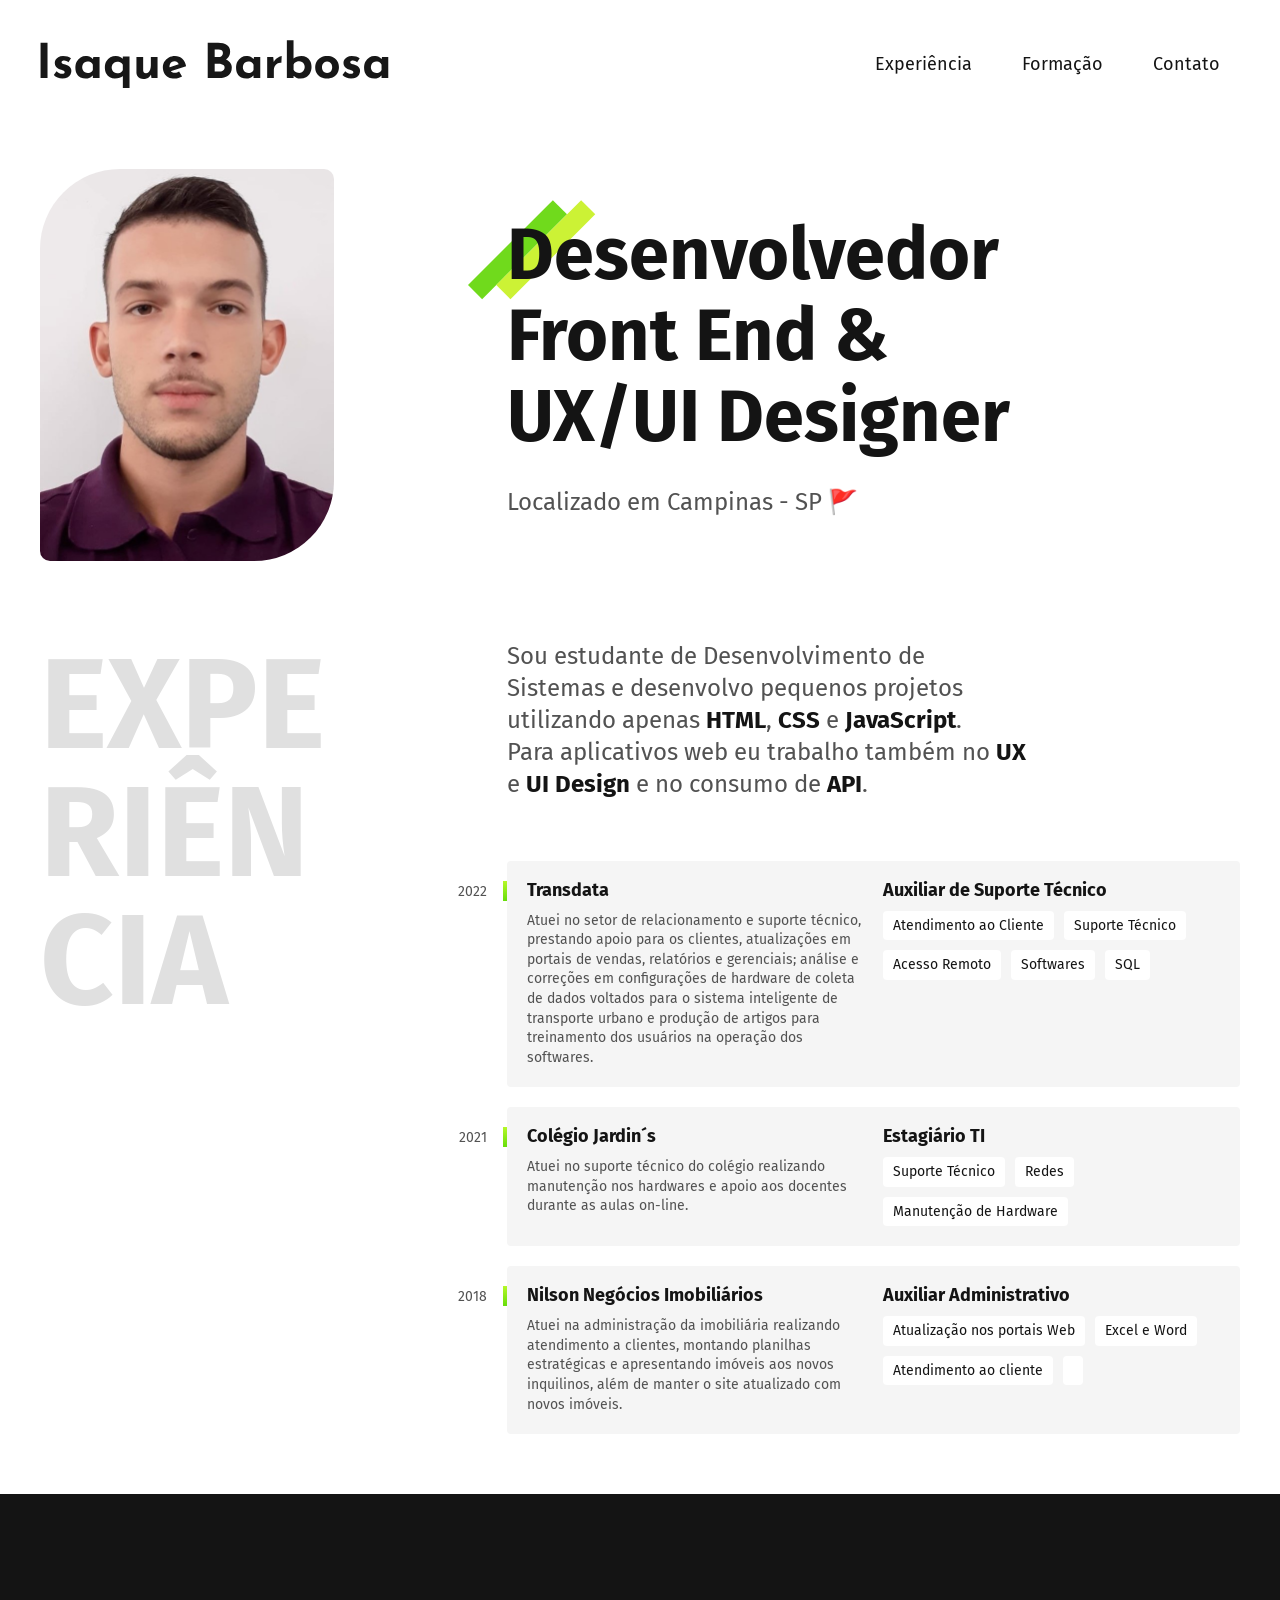
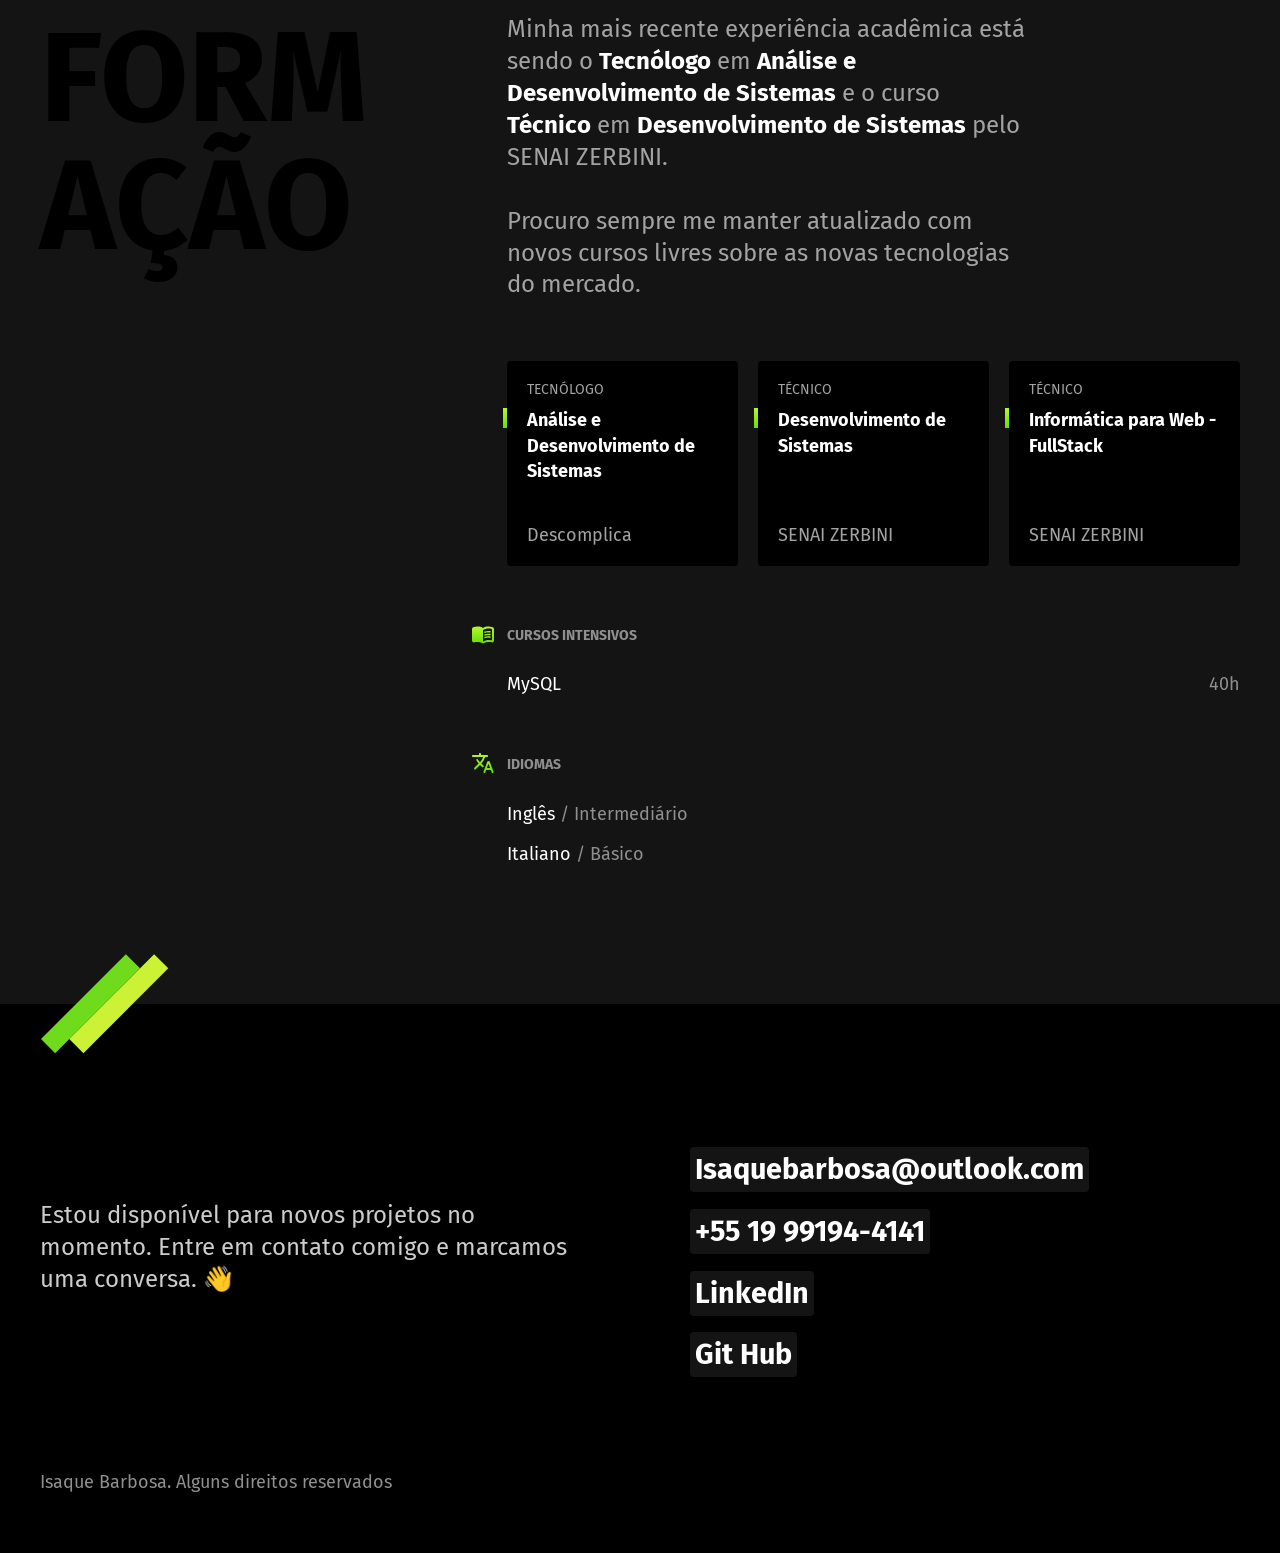
==== index.html @ 42fd0fdc "add fonte google" ====
<!DOCTYPE html>
<html lang="pt-br">

<head>
  <meta charset="UTF-8">
  <meta name="viewport" content="width=device-width, initial-scale=1.0">
  <meta name="description" content="Desenvolvedor Front End e UX/UI Designer - Localizado em Campinas - SP">
  <title>Isaque Barbosa - Desenvolvedor Front-End</title>
  <link rel="stylesheet" href="./css/style.css">
  <link rel="preconnect" href="https://fonts.googleapis.com">
<link rel="preconnect" href="https://fonts.gstatic.com" crossorigin>
<link href="https://fonts.googleapis.com/css2?family=Fira+Sans:wght@400;700&display=swap" rel="stylesheet">
</head>

<body>
  <!--menu cabeçalho -->
  <header class="header">
    <img src="./img/marca.svg" alt="Isaque Barbosa" width="349" height="49">
    <nav>
      <ul class="header-menu">
        <li><a href="#experiencia">Experiência</a></li>
        <li><a href="#formacao">Formação</a></li>
        <li><a href="#contato">Contato</a></li>
      </ul>
    </nav>
  </header>

  <!--conteudo principal-->
  <!--introdução-->
  <main class="container introducao">
    <img src="./img/perfil.jpg" alt="Foto Isaque" width="294,5" height="393">
    <div>
      <h1>Desenvolvedor <br> Front End & <br> UX/UI Designer</h1>
      <p>Localizado em Campinas - SP 🚩</p>
    </div>
  </main>

  <!--aria label define um ponto de referencia-->
  <section class="container experiencia" id="experiencia" aria-label="Experiência">
    <h2 class="subtitulo">Experiência</h2>
    <div>
      <p class="experiencia-texto">Sou estudante de Desenvolvimento de Sistemas e desenvolvo pequenos projetos utilizando apenas <strong>HTML</strong>, <strong>CSS</strong> e <strong>JavaScript</strong>. <br> Para aplicativos web eu trabalho também no <strong>UX</strong> e <strong>UI Design</strong> e no consumo de <strong>API</strong>.</p>

      <div class="empresa">
        <span class="empresa-ano">2022</span>
        <h3 class="empresa-titulo">Transdata</h3>
        <span class="empresa-titulo">Auxiliar de Suporte Técnico</span>
        <p class="empresa-texto">Atuei no setor de relacionamento e suporte técnico, prestando apoio para os clientes, atualizações em portais de vendas, relatórios e gerenciais; análise e correções em configurações de hardware de coleta de dados voltados para o sistema inteligente de transporte urbano e produção de artigos para treinamento dos usuários na operação dos softwares.</p>
        <ul class="empresa-habilidades">
          <li>Atendimento ao Cliente</li>
          <li>Suporte Técnico</li>
          <li>Acesso Remoto</li>
          <li>Softwares</li>
          <li>SQL</li>
        </ul>
      </div>

      <div class="empresa">
        <span class="empresa-ano">2021</span>
        <h3 class="empresa-titulo">Colégio Jardin´s</h3>
        <span class="empresa-titulo">Estagiário TI</span>
        <p class="empresa-texto">Atuei no suporte técnico do colégio realizando manutenção nos hardwares e apoio aos docentes durante as aulas on-line.</p>
        <ul class="empresa-habilidades">
          <li>Suporte Técnico</li>
          <li>Redes</li>
          <li>Manutenção de Hardware</li>
        </ul>
      </div>

      <div class="empresa">
        <span class="empresa-ano">2018</span>
        <h3 class="empresa-titulo">Nilson Negócios Imobiliários</h3>
        <span class="empresa-titulo">Auxiliar Administrativo</span>
        <p class="empresa-texto">Atuei na administração da imobiliária realizando atendimento a clientes, montando planilhas estratégicas e apresentando imóveis aos novos inquilinos, além de manter o site atualizado com novos imóveis.</p>
        <ul class="empresa-habilidades">
          <li>Atualização nos portais Web</li>
          <li>Excel e Word</li>
          <li>Atendimento ao cliente</li>
          <li></li>
        </ul>
      </div>



    </div>
  </section>

  <section class="formacao" id="formacao" aria-label="Formação">
    <div class="formacao-container">
      <h2 class="subtitulo">Formação</h2>
      <div>
        <p class="formacao-texto">
          Minha mais recente experiência acadêmica está sendo o <strong>Tecnólogo</strong> em <strong>Análise e Desenvolvimento de Sistemas</strong> e o curso <strong>Técnico</strong> em <strong>Desenvolvimento de Sistemas</strong> pelo SENAI ZERBINI. <br><br> Procuro sempre me manter atualizado com novos cursos livres sobre as novas tecnologias do mercado.
        </p>

        <ul class="faculdade-lista">
          <li class="faculdade">
            <span class="faculdade-tipo">Tecnólogo</span>
            <h3 class="faculdade-curso">Análise e Desenvolvimento de Sistemas</h3>
            <span class="faculdade-instituicao">Descomplica</span>
          </li>
          <li class="faculdade">
            <span class="faculdade-tipo">Técnico</span>
            <h3 class="faculdade-curso">Desenvolvimento de Sistemas</h3>
            <span class="faculdade-instituicao">SENAI ZERBINI</span>
          </li>
          <li class="faculdade">
            <span class="faculdade-tipo">Técnico</span>
            <h3 class="faculdade-curso">Informática para Web - FullStack</h3>
            <span class="faculdade-instituicao">SENAI ZERBINI</span>
          </li>
        </ul>

        <div class="formacao-extra">
          <div class="cursos">
            <h3>Cursos Intensivos</h3>
            <ul>
              <li>MySQL <span>40h</span></li>
            </ul>
          </div>
          <div class="idiomas">
            <h3>Idiomas</h3>
            <ul>
              <li>Inglês<span> / Intermediário</span></li>
              <li>Italiano<span> / Básico</span></li>
            </ul>
          </div>
        </div>
      </div>
    </div>
  </section>

  <footer class="footer" id="contato">
    <div class="footer-container">
      <p class="footer-texto">Estou disponível para novos projetos no momento. Entre em contato comigo e marcamos uma conversa. 👋</p>
      <ul class="footer-contato">
        <li><a href="mailto:isaquebarbosa@outlook.com">Isaquebarbosa@outlook.com</a></li>
        <li><a href="https://api.whatsapp.com/send/?phone=%2B5519991944141&text&type=phone_number&app_absent=0">+55 19 99194-4141</a></li>
        <li><a href="https://www.linkedin.com/in/isaque-barbosa2021dev/">LinkedIn</a></li>
        <li><a href="https://github.com/IsaqueBar21">Git Hub</a></li>
      </ul>
      <p class="footer-copy">Isaque Barbosa. Alguns direitos reservados</p>
    </div>
  </footer>


</body>

</html>
---- css/style.css ----
@import './global.css';
@import './header.css';
@import './introducao.css';
@import './experiencia.css';
@import './formacao.css';
@import './footer.css';
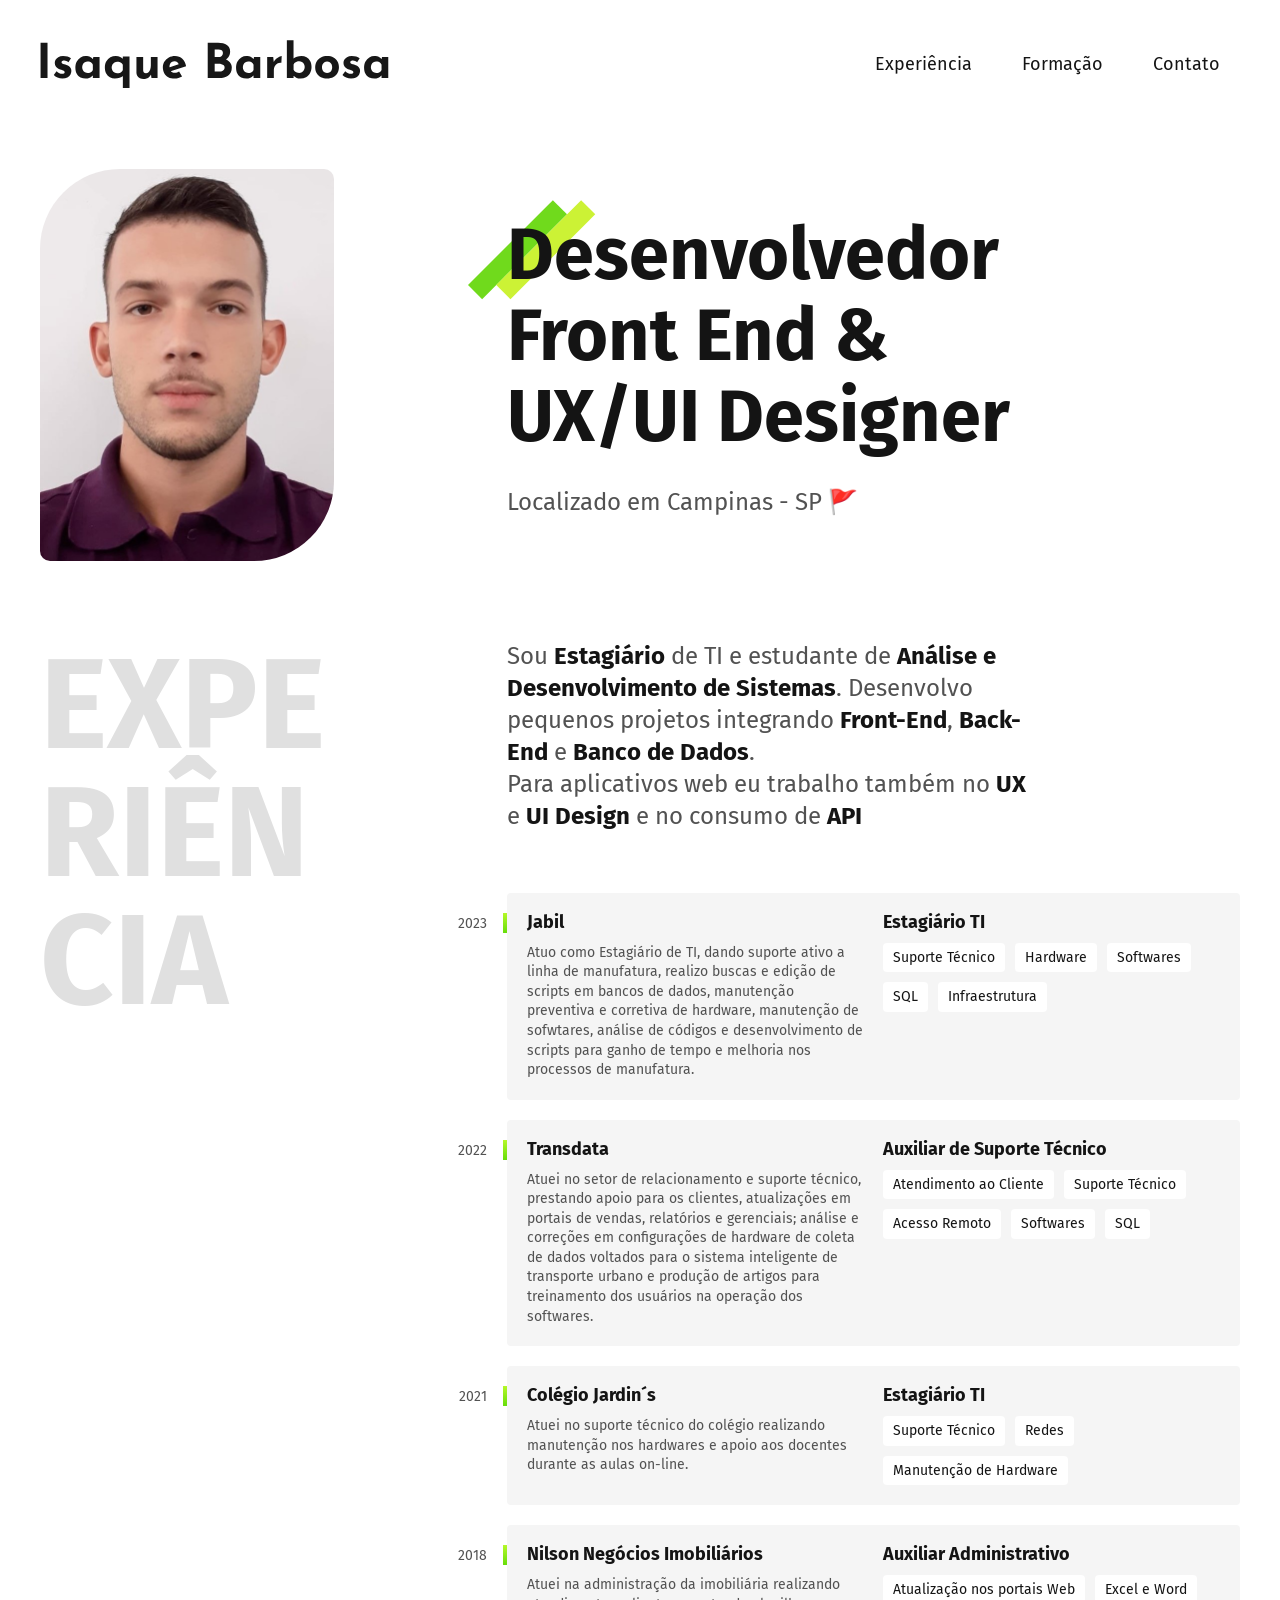
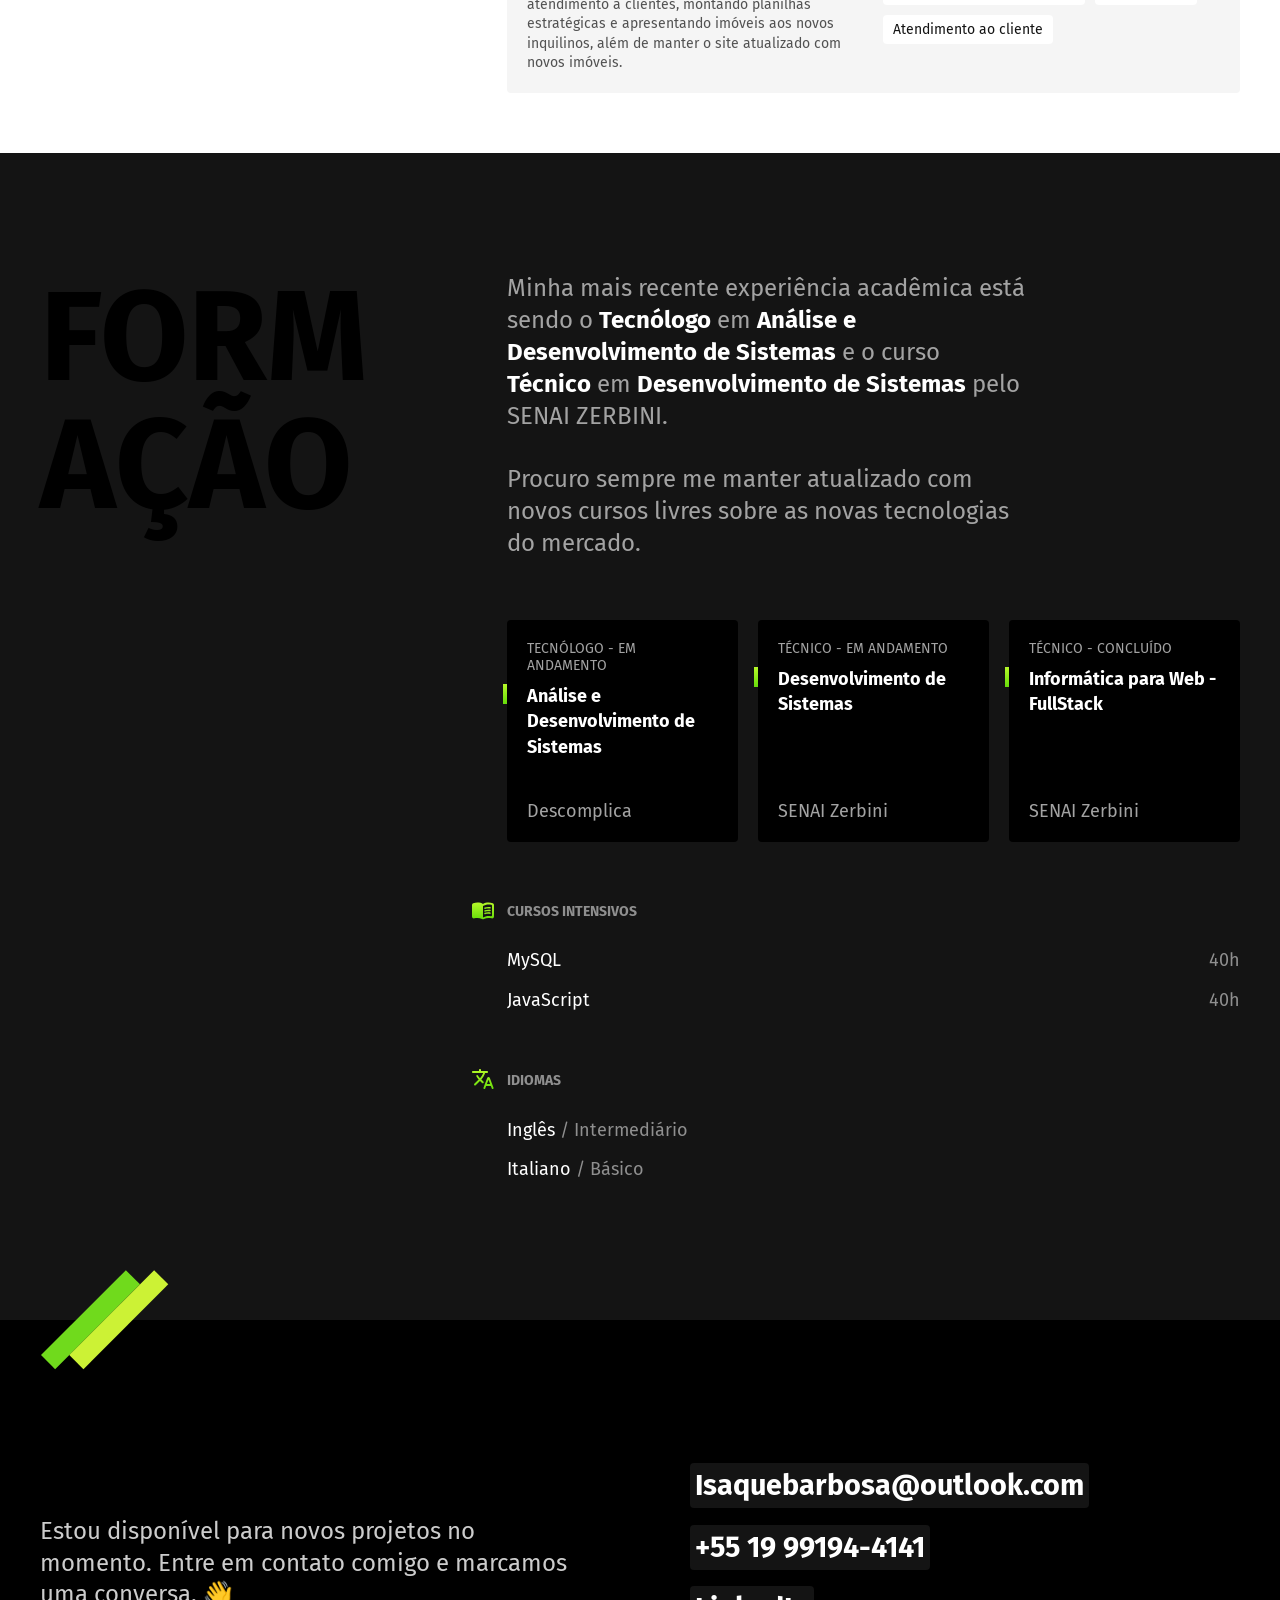
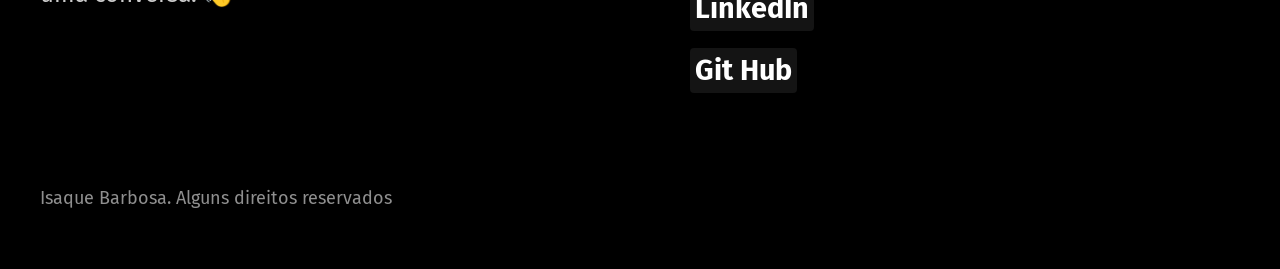
==== commit 330bf70f: "Update index.html" ====
--- a/index.html
+++ b/index.html
@@ -6,7 +6,7 @@
   <meta name="viewport" content="width=device-width, initial-scale=1.0">
   <meta name="description" content="Desenvolvedor Front End e UX/UI Designer - Localizado em Campinas - SP">
   <title>Isaque Barbosa - Desenvolvedor Front-End</title>
-  <link rel="stylesheet" href="./css/style.css">
+  <link rel="stylesheet" href="./css/style.min.css">
   <link rel="preconnect" href="https://fonts.googleapis.com">
 <link rel="preconnect" href="https://fonts.gstatic.com" crossorigin>
 <link href="https://fonts.googleapis.com/css2?family=Fira+Sans:wght@400;700&display=swap" rel="stylesheet">
@@ -39,7 +39,21 @@
   <section class="container experiencia" id="experiencia" aria-label="Experiência">
     <h2 class="subtitulo">Experiência</h2>
     <div>
-      <p class="experiencia-texto">Sou estudante de Desenvolvimento de Sistemas e desenvolvo pequenos projetos utilizando apenas <strong>HTML</strong>, <strong>CSS</strong> e <strong>JavaScript</strong>. <br> Para aplicativos web eu trabalho também no <strong>UX</strong> e <strong>UI Design</strong> e no consumo de <strong>API</strong>.</p>
+      <p class="experiencia-texto">Sou <strong>Estagiário</strong> de TI e estudante de <strong>Análise e Desenvolvimento de Sistemas</strong>. Desenvolvo pequenos projetos integrando <strong>Front-End</strong>, <strong>Back-End</strong> e <strong>Banco de Dados</strong>. <br> Para aplicativos web eu trabalho também no <strong>UX</strong> e <strong>UI Design</strong> e no consumo de <strong>API</strong></p>
+
+      <div class="empresa">
+        <span class="empresa-ano">2023</span>
+        <h3 class="empresa-titulo">Jabil</h3>
+        <span class="empresa-titulo">Estagiário TI</span>
+        <p class="empresa-texto">Atuo como Estagiário de TI, dando suporte ativo a linha de manufatura, realizo buscas e edição de scripts em bancos de dados, manutenção preventiva e corretiva de hardware, manutenção de sofwtares, análise de códigos e desenvolvimento de scripts para ganho de tempo e melhoria nos processos de manufatura.</p>
+        <ul class="empresa-habilidades">
+          <li>Suporte Técnico</li>
+          <li>Hardware</li>
+          <li>Softwares</li>
+          <li>SQL</li>
+          <li>Infraestrutura</li>
+        </ul>
+      </div>
 
       <div class="empresa">
         <span class="empresa-ano">2022</span>
@@ -75,8 +89,7 @@
         <ul class="empresa-habilidades">
           <li>Atualização nos portais Web</li>
           <li>Excel e Word</li>
-          <li>Atendimento ao cliente</li>
-          <li></li>
+          <li>Atendimento ao cliente</li>          
         </ul>
       </div>
 
@@ -95,19 +108,19 @@
 
         <ul class="faculdade-lista">
           <li class="faculdade">
-            <span class="faculdade-tipo">Tecnólogo</span>
+            <span class="faculdade-tipo">Tecnólogo - Em andamento</span>
             <h3 class="faculdade-curso">Análise e Desenvolvimento de Sistemas</h3>
             <span class="faculdade-instituicao">Descomplica</span>
           </li>
           <li class="faculdade">
-            <span class="faculdade-tipo">Técnico</span>
+            <span class="faculdade-tipo">Técnico - Em andamento</span>
             <h3 class="faculdade-curso">Desenvolvimento de Sistemas</h3>
-            <span class="faculdade-instituicao">SENAI ZERBINI</span>
+            <span class="faculdade-instituicao">SENAI Zerbini</span>
           </li>
           <li class="faculdade">
-            <span class="faculdade-tipo">Técnico</span>
+            <span class="faculdade-tipo">Técnico - Concluído</span>
             <h3 class="faculdade-curso">Informática para Web - FullStack</h3>
-            <span class="faculdade-instituicao">SENAI ZERBINI</span>
+            <span class="faculdade-instituicao">SENAI Zerbini</span>
           </li>
         </ul>
 
@@ -116,6 +129,7 @@
             <h3>Cursos Intensivos</h3>
             <ul>
               <li>MySQL <span>40h</span></li>
+              <li>JavaScript <span>40h</span></li>
             </ul>
           </div>
           <div class="idiomas">
--- a/css/style.min.css
+++ b/css/style.min.css
@@ -0,0 +1 @@
+body{margin:0;font-family:"Fira Sans",Arial,sans-serif;color:#141414}h1,h2,h3,p{margin:0}ul{margin:0;padding:0;list-style:none}img{max-width:100%;height:auto;display:block}.subtitulo{font-size:8rem;line-height:1;text-transform:uppercase;word-break:break-all;max-width:4ch}@media (max-width:800px){.subtitulo{font-size:3rem;text-transform:capitalize;max-width:initial!important}}.header{display:flex;justify-content:space-between;align-items:center;padding:40px 20px;max-width:1200px;margin:0 auto}.header-menu{display:flex;gap:10px;flex-wrap:wrap;justify-content:center}.header-menu a{font-size:1.125rem;line-height:1.3;padding:10px 20px;text-decoration:none;color:#141414;display:block}@media (max-width:800px){.header{flex-direction:column;gap:40px;padding:20px}.header a{background:#f5f5f5;border-radius:5px}}.container{max-width:1200px;padding:40px 20px;margin:0 auto;display:grid;grid-template-columns:1fr 2fr;gap:100px}.introducao{align-items:center}.introducao img{border-radius:80px 10px}.introducao h1{font-size:4.5rem;line-height:1.125;margin-bottom:30px;position:relative}.introducao h1::before{content:"";display:block;width:130px;height:100px;background:url(../img/detalhe.svg) no-repeat center;position:absolute;top:-15px;left:-40px;z-index:-1}.introducao p{font-size:1.5rem;color:#525252}@media (max-width:1000px){.introducao h1{font-size:3rem}}@media (max-width:800px){.introducao{grid-template-columns:1fr 1fr;gap:40px}.introducao img{margin-left:20%;width:75%;border-radius:100px 10px}.introducao h1{font-size:2rem}.introducao h1::before{width:30px;height:10px;left:0}}@media (max-width:500px){.introducao{grid-template-columns:1fr}.introducao img{display:none}}.experiencia .subtitulo{color:#e0e0e0}.experiencia-texto{font-size:1.5rem;line-height:1.33;max-width:40ch;margin-bottom:60px;color:#525252}.experiencia-texto strong{color:#141414}.empresa{display:grid;grid-template-columns:1fr 1fr;padding:20px;background:#f5f5f5;margin-bottom:20px;border-radius:4px;position:relative;gap:10px 20px}.empresa::before{content:" ";display:block;width:4px;height:20px;background:linear-gradient(#b6f829,#67dd0a);position:absolute;top:20px;left:-4px}.empresa-ano{position:absolute;top:22px;left:-100px;text-align:right;width:80px;color:#525252;font-size:.875rem}.empresa-titulo{font-size:1.125rem;line-height:1.1;font-weight:700}.empresa-texto{font-size:.875rem;line-height:1.4;color:#525252}.empresa-habilidades{display:flex;flex-wrap:wrap;gap:10px;align-content:start}.empresa-habilidades li{font-size:00.875rem;line-height:1.4;border-radius:4px;background:#fff;padding:5px 10px}@media (max-width:800px){.experiencia{grid-template-columns:1fr;gap:40px}.experiencia .subtitulo{color:#141414}.experiencia-texto{font-size:1.25rem}.empresa-ano{position:initial;order:1;width:initial;text-align:left;font-weight:700}}@media (max-width:500px){.empresa{grid-template-columns:1fr}}.formacao{background:#141414;color:#fff}.formacao-container{max-width:1200px;padding:120px 20px;margin:0 auto;display:grid;grid-template-columns:1fr 2fr;gap:100px;position:relative}.formacao-container::after{content:"";display:block;width:130px;height:100px;background:url("../img/detalhe.svg") no-repeat center;position:absolute;bottom:-50px;left:20px}.formacao .subtitulo{color:#000;max-width:5ch}.formacao-texto{font-size:1.5rem;line-height:1.33;max-width:40ch;margin-bottom:60px;color:#a3a3a3}.formacao-texto strong{color:#fff}.faculdade-lista{display:flex;flex-wrap:wrap;gap:20px;margin-bottom:60px}.faculdade{flex:1;background:#000;padding:20px;border-radius:4px;display:flex;flex-direction:column}.faculdade-tipo{font-size:.875rem;text-transform:uppercase;color:#a3a3a3;margin-bottom:10px}.faculdade-curso{font-size:1.125rem;line-height:1.4;margin-bottom:40px;position:relative;flex:1}.faculdade-curso::before{content:"";display:block;width:4px;height:20px;background:linear-gradient(#b6f829,#67dd0a);position:absolute;left:-24px}.faculdade-instituicao{font-size:1.125rem;color:#a3a3a3}.cursos{margin-bottom:60px}.formacao-extra h3{font-size:.875rem;line-height:1.4;color:#8f8f8f;text-transform:uppercase;margin-bottom:30px;position:relative}.formacao-extra h3::before{display:block;content:"";width:24px;height:24px;position:absolute;left:-36px;top:-4px}.cursos h3::before{background:url(../img/cursos.svg) no-repeat center center}.idiomas h3::before{background:url(../img/idiomas.svg) no-repeat center center}.formacao-extra li{font-size:1.125rem;line-height:1.1;margin-bottom:20px}.formacao-extra span{color:#8f8f8f}.cursos li{display:flex;justify-content:space-between}@media (max-width:800px){.formacao-container{grid-template-columns:1fr;padding:60px 20px;gap:40px}.formacao .subtitulo{color:#fff}.formacao-extra h3::before{position:static;margin-bottom:10px}}.footer{background:#000}.footer-container{max-width:1200px;padding:120px 20px 60px 20px;margin:0 auto;display:grid;grid-template-columns:1fr 1fr;gap:100px;align-items:center}.footer-texto{font-size:1.5rem;line-height:1.33;color:#ccc}.footer-contato li{margin-top:30px}.footer-contato li a{background:#141414;font-weight:700;font-size:1.8rem;line-height:1.1;color:#fff;font-style:none;margin-bottom:30px;text-decoration:none;padding:5px;border-radius:4px;flex-direction:end}.footer-contato li a:hover{color:#b6b6b6;font-size:1.83rem}.footer-copy{grid-column:1/-1;font-size:1.125rem;color:#8f8f8f}@media (max-width:800px){.footer-container{grid-template-columns:1fr;gap:40px}.footer-contato li a{font-size:1.5rem}.footer-contato li a:hover{font-size:1.53rem}}
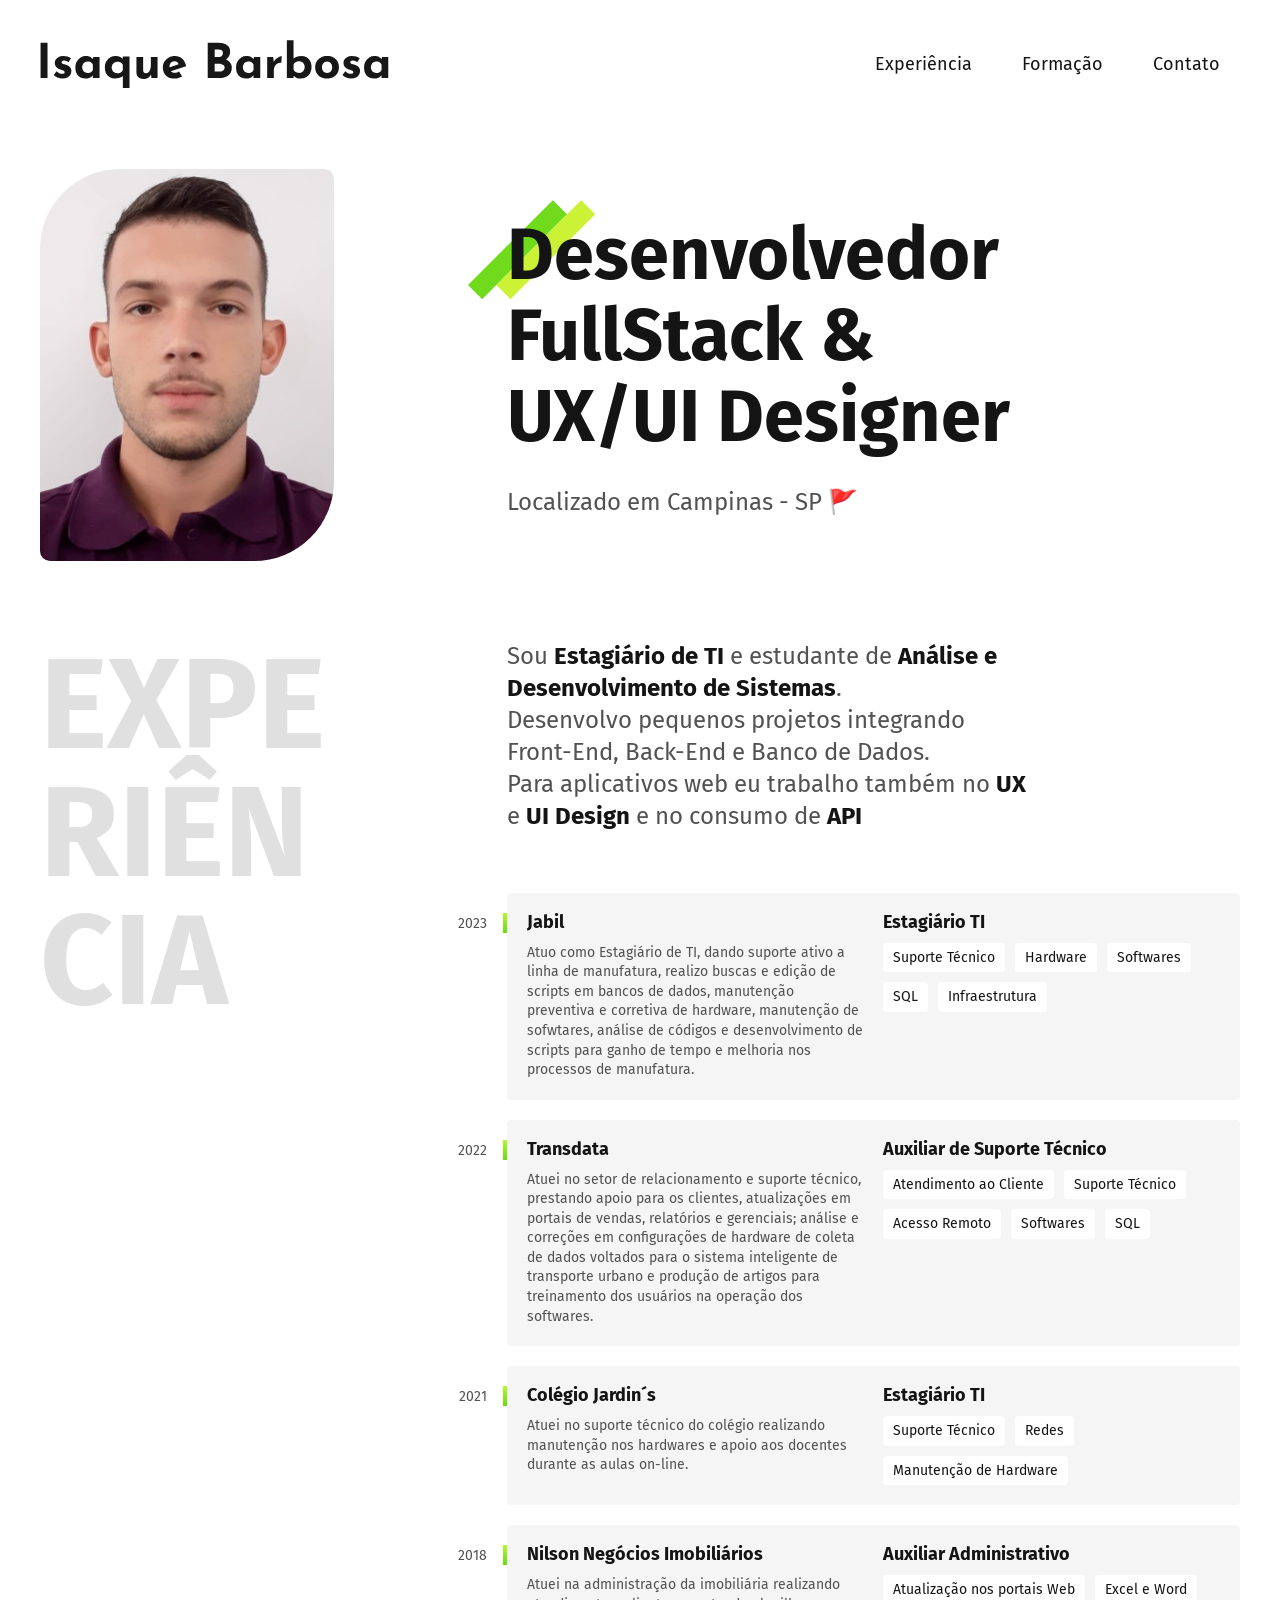
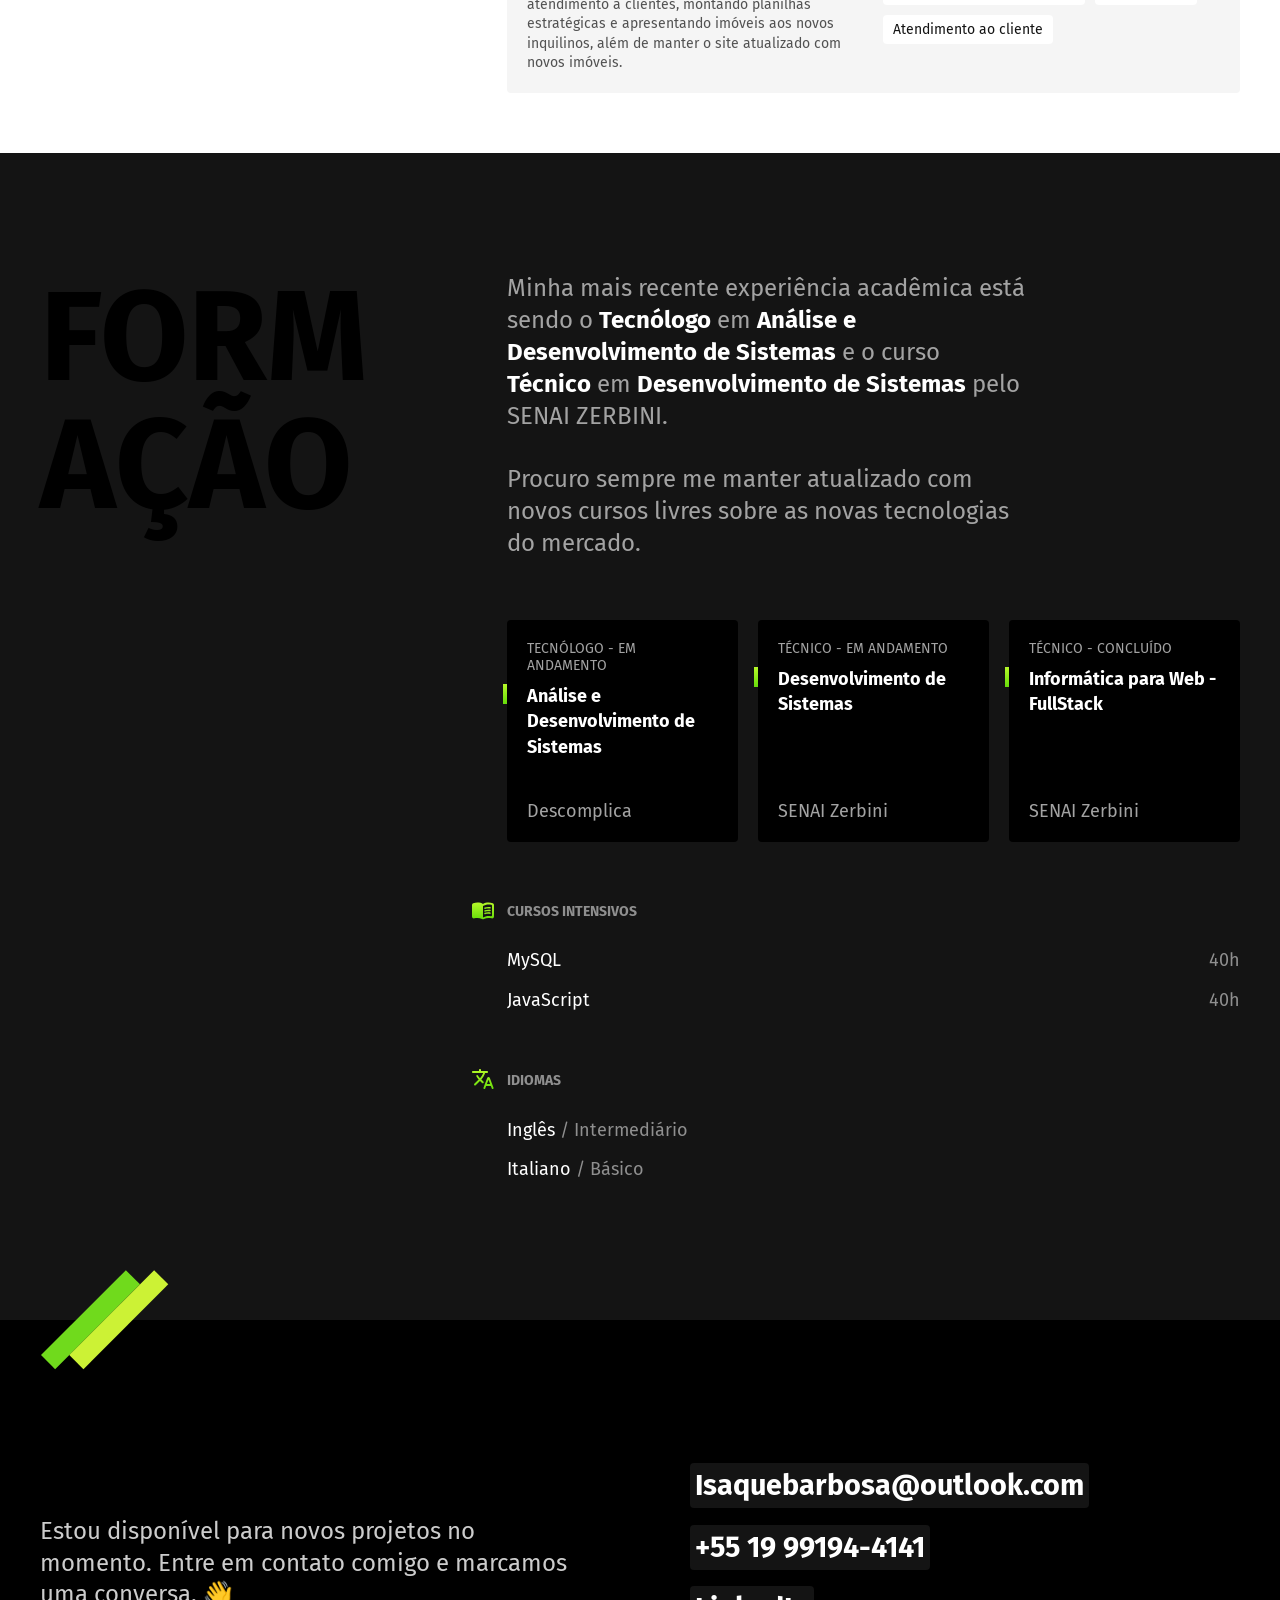
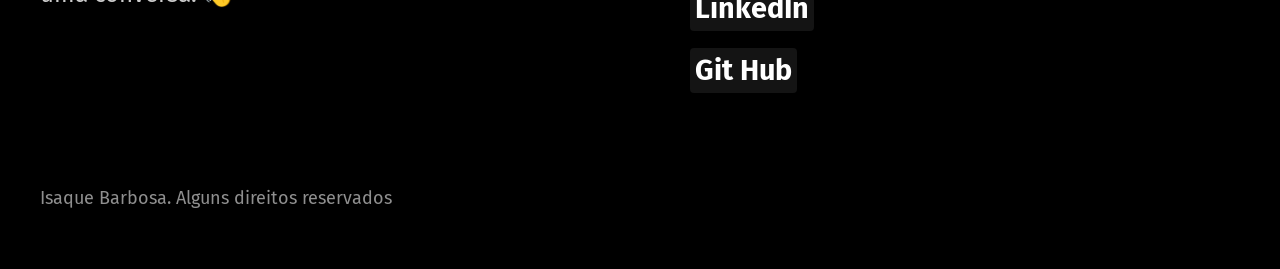
==== commit 813a1e22: "Update index.html" ====
--- a/index.html
+++ b/index.html
@@ -5,7 +5,7 @@
   <meta charset="UTF-8">
   <meta name="viewport" content="width=device-width, initial-scale=1.0">
   <meta name="description" content="Desenvolvedor Front End e UX/UI Designer - Localizado em Campinas - SP">
-  <title>Isaque Barbosa - Desenvolvedor Front-End</title>
+  <title>Isaque Barbosa - Dev FullStack</title>
   <link rel="stylesheet" href="./css/style.min.css">
   <link rel="preconnect" href="https://fonts.googleapis.com">
 <link rel="preconnect" href="https://fonts.gstatic.com" crossorigin>
@@ -30,7 +30,7 @@
   <main class="container introducao">
     <img src="./img/perfil.jpg" alt="Foto Isaque" width="294,5" height="393">
     <div>
-      <h1>Desenvolvedor <br> Front End & <br> UX/UI Designer</h1>
+      <h1>Desenvolvedor <br> FullStack & <br> UX/UI Designer</h1>
       <p>Localizado em Campinas - SP 🚩</p>
     </div>
   </main>
@@ -39,7 +39,7 @@
   <section class="container experiencia" id="experiencia" aria-label="Experiência">
     <h2 class="subtitulo">Experiência</h2>
     <div>
-      <p class="experiencia-texto">Sou <strong>Estagiário</strong> de TI e estudante de <strong>Análise e Desenvolvimento de Sistemas</strong>. Desenvolvo pequenos projetos integrando <strong>Front-End</strong>, <strong>Back-End</strong> e <strong>Banco de Dados</strong>. <br> Para aplicativos web eu trabalho também no <strong>UX</strong> e <strong>UI Design</strong> e no consumo de <strong>API</strong></p>
+      <p class="experiencia-texto">Sou <strong>Estagiário de TI</strong> e estudante de <strong>Análise e Desenvolvimento de Sistemas</strong>. <br>Desenvolvo pequenos projetos integrando Front-End, Back-End e Banco de Dados. <br> Para aplicativos web eu trabalho também no <strong>UX</strong> e <strong>UI Design</strong> e no consumo de <strong>API</strong></p>
 
       <div class="empresa">
         <span class="empresa-ano">2023</span>
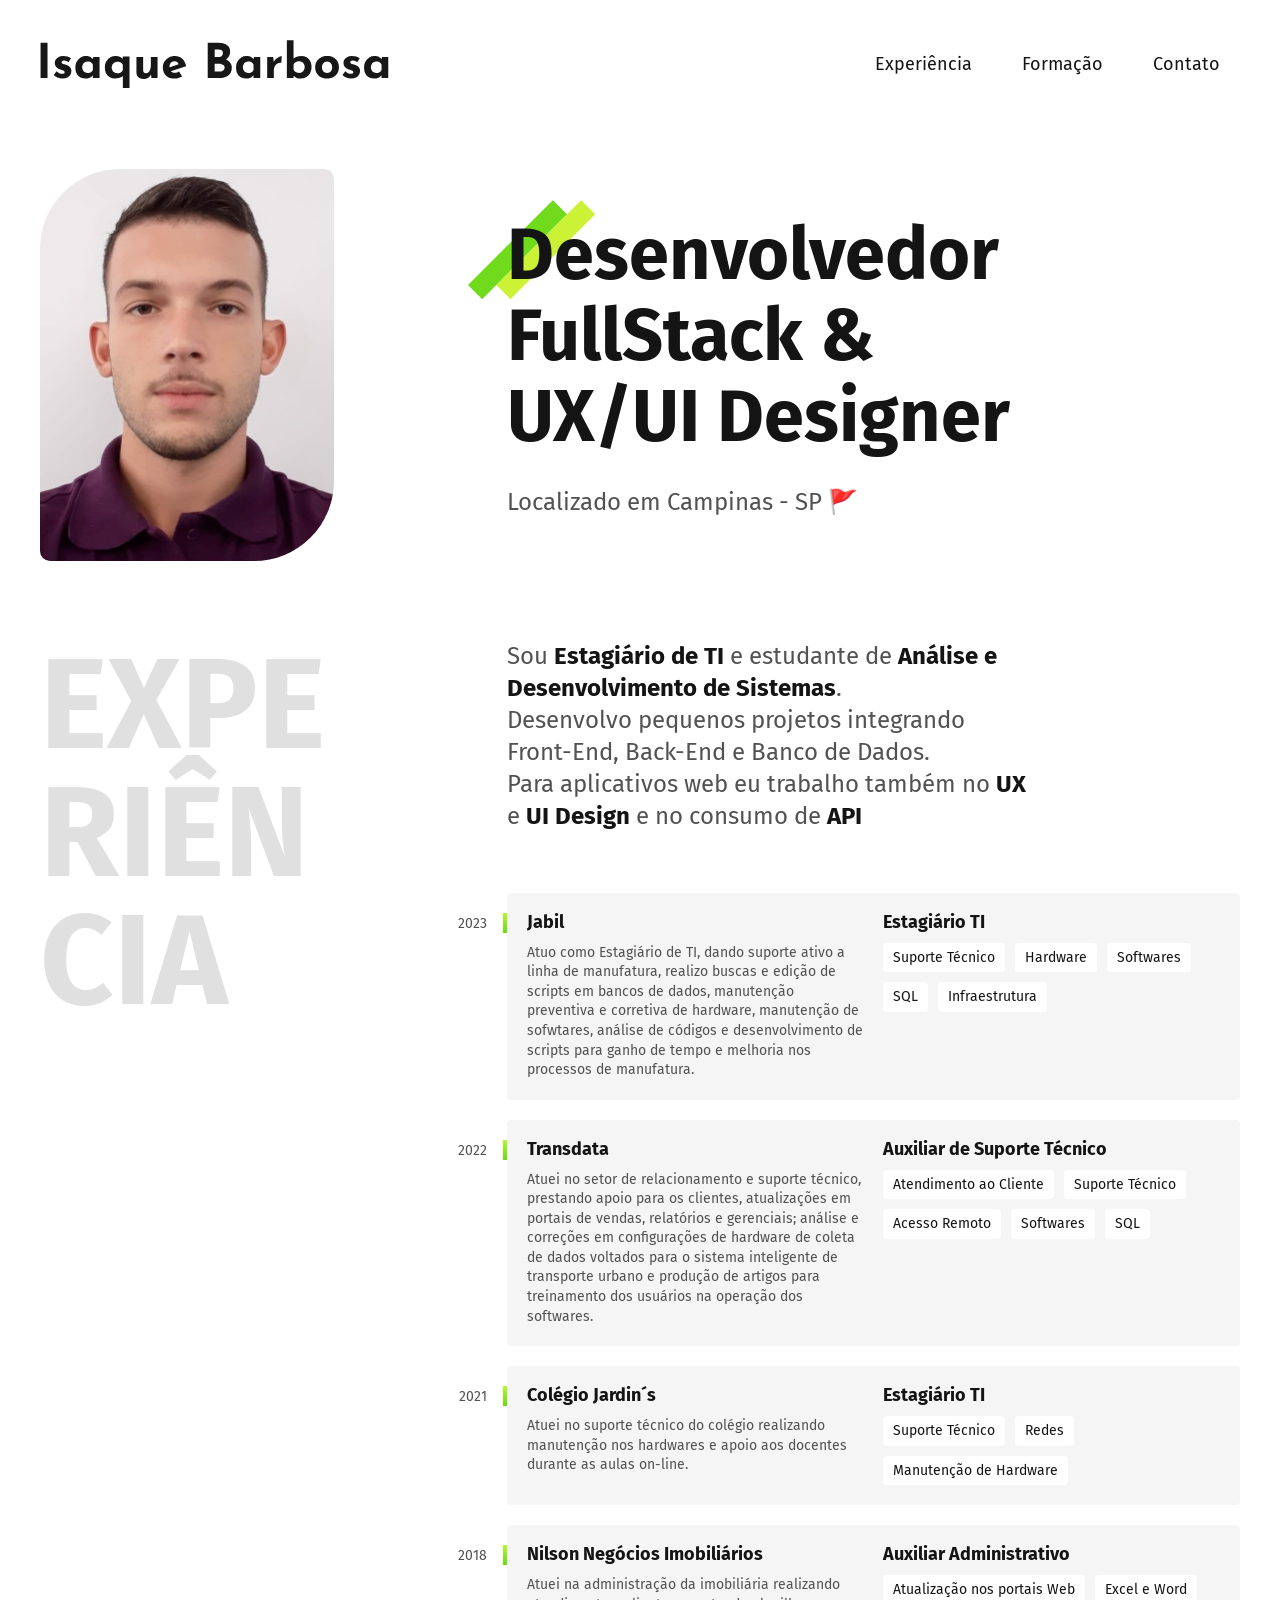
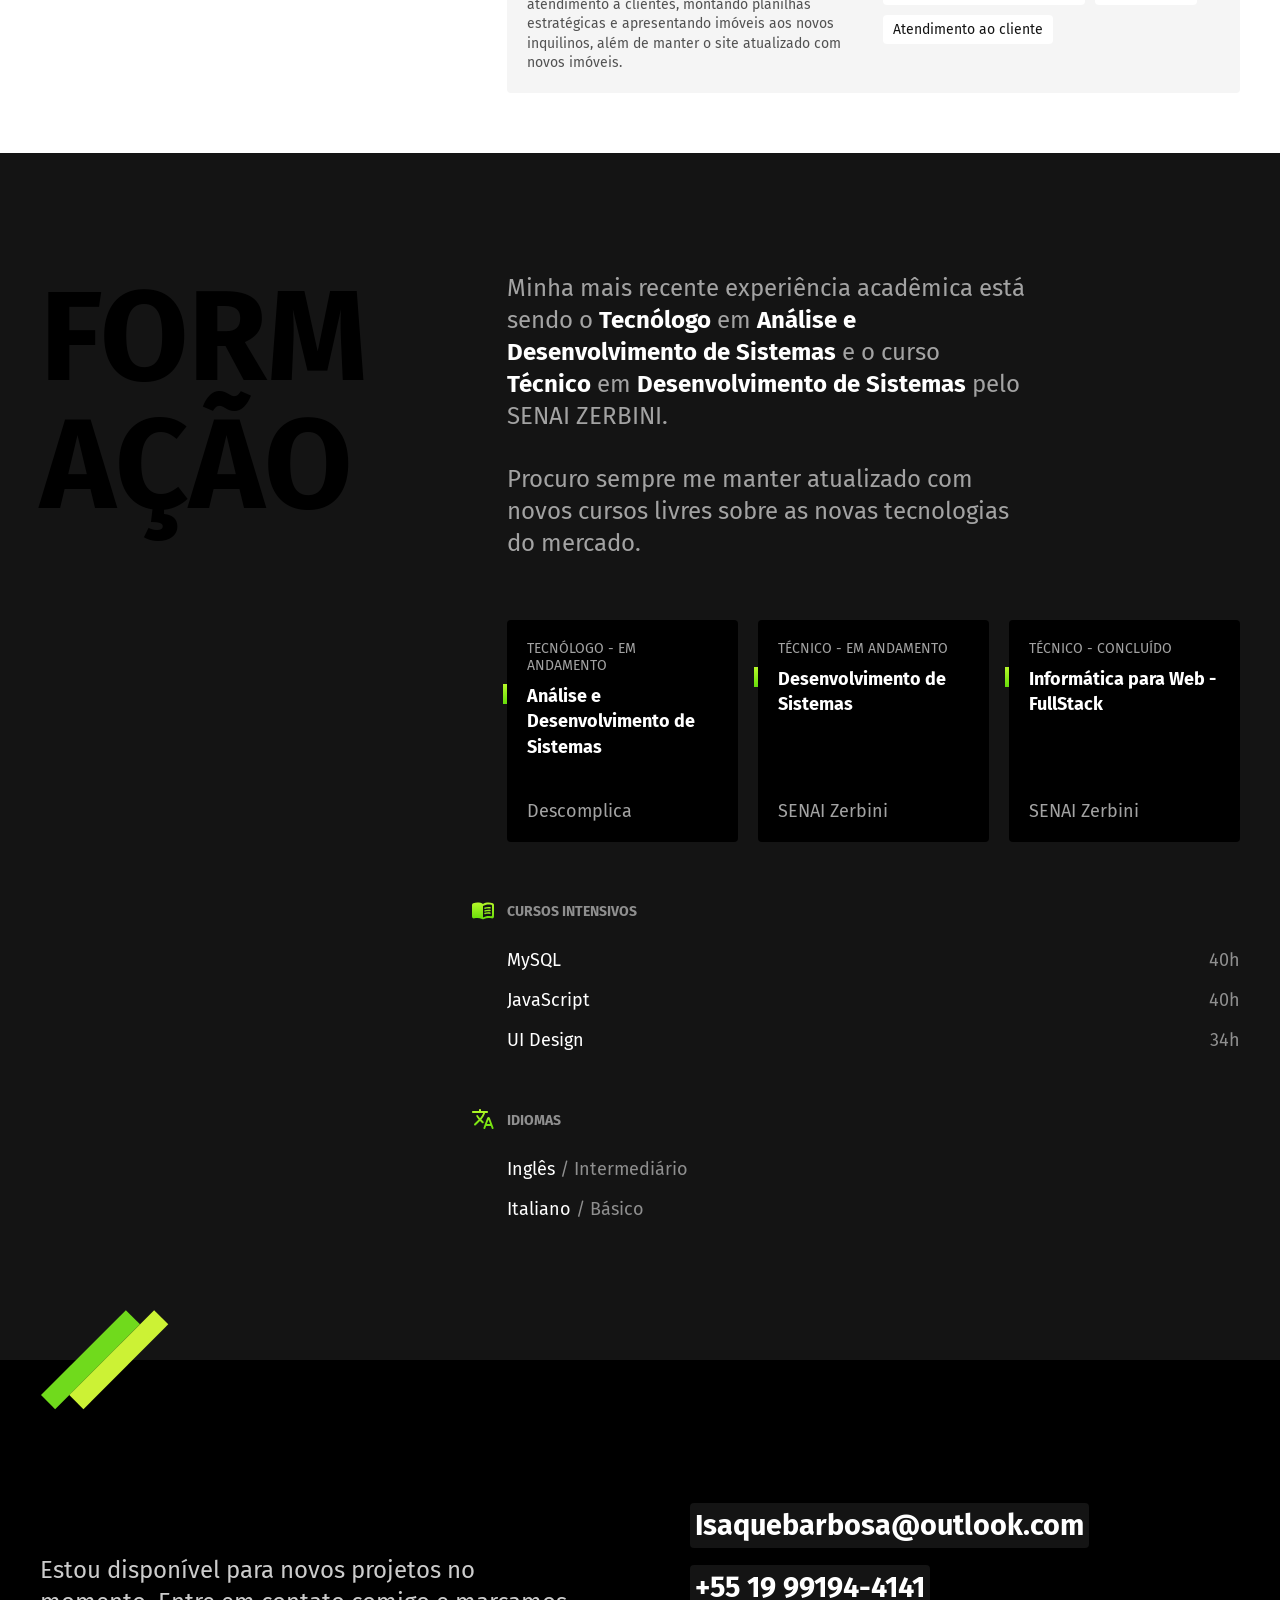
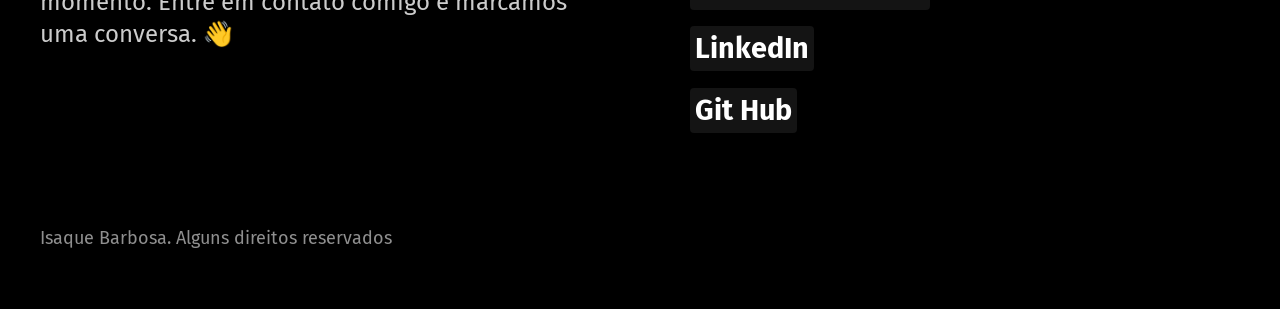
==== commit bdc44d6b: "Add files via upload" ====
--- a/index.html
+++ b/index.html
@@ -128,8 +128,9 @@
           <div class="cursos">
             <h3>Cursos Intensivos</h3>
             <ul>
-              <li>MySQL <span>40h</span></li>
-              <li>JavaScript <span>40h</span></li>
+              <li>MySQL<span>40h</span></li>
+              <li>JavaScript<span>40h</span></li>
+              <li>UI Design<span>34h</span></li>
             </ul>
           </div>
           <div class="idiomas">
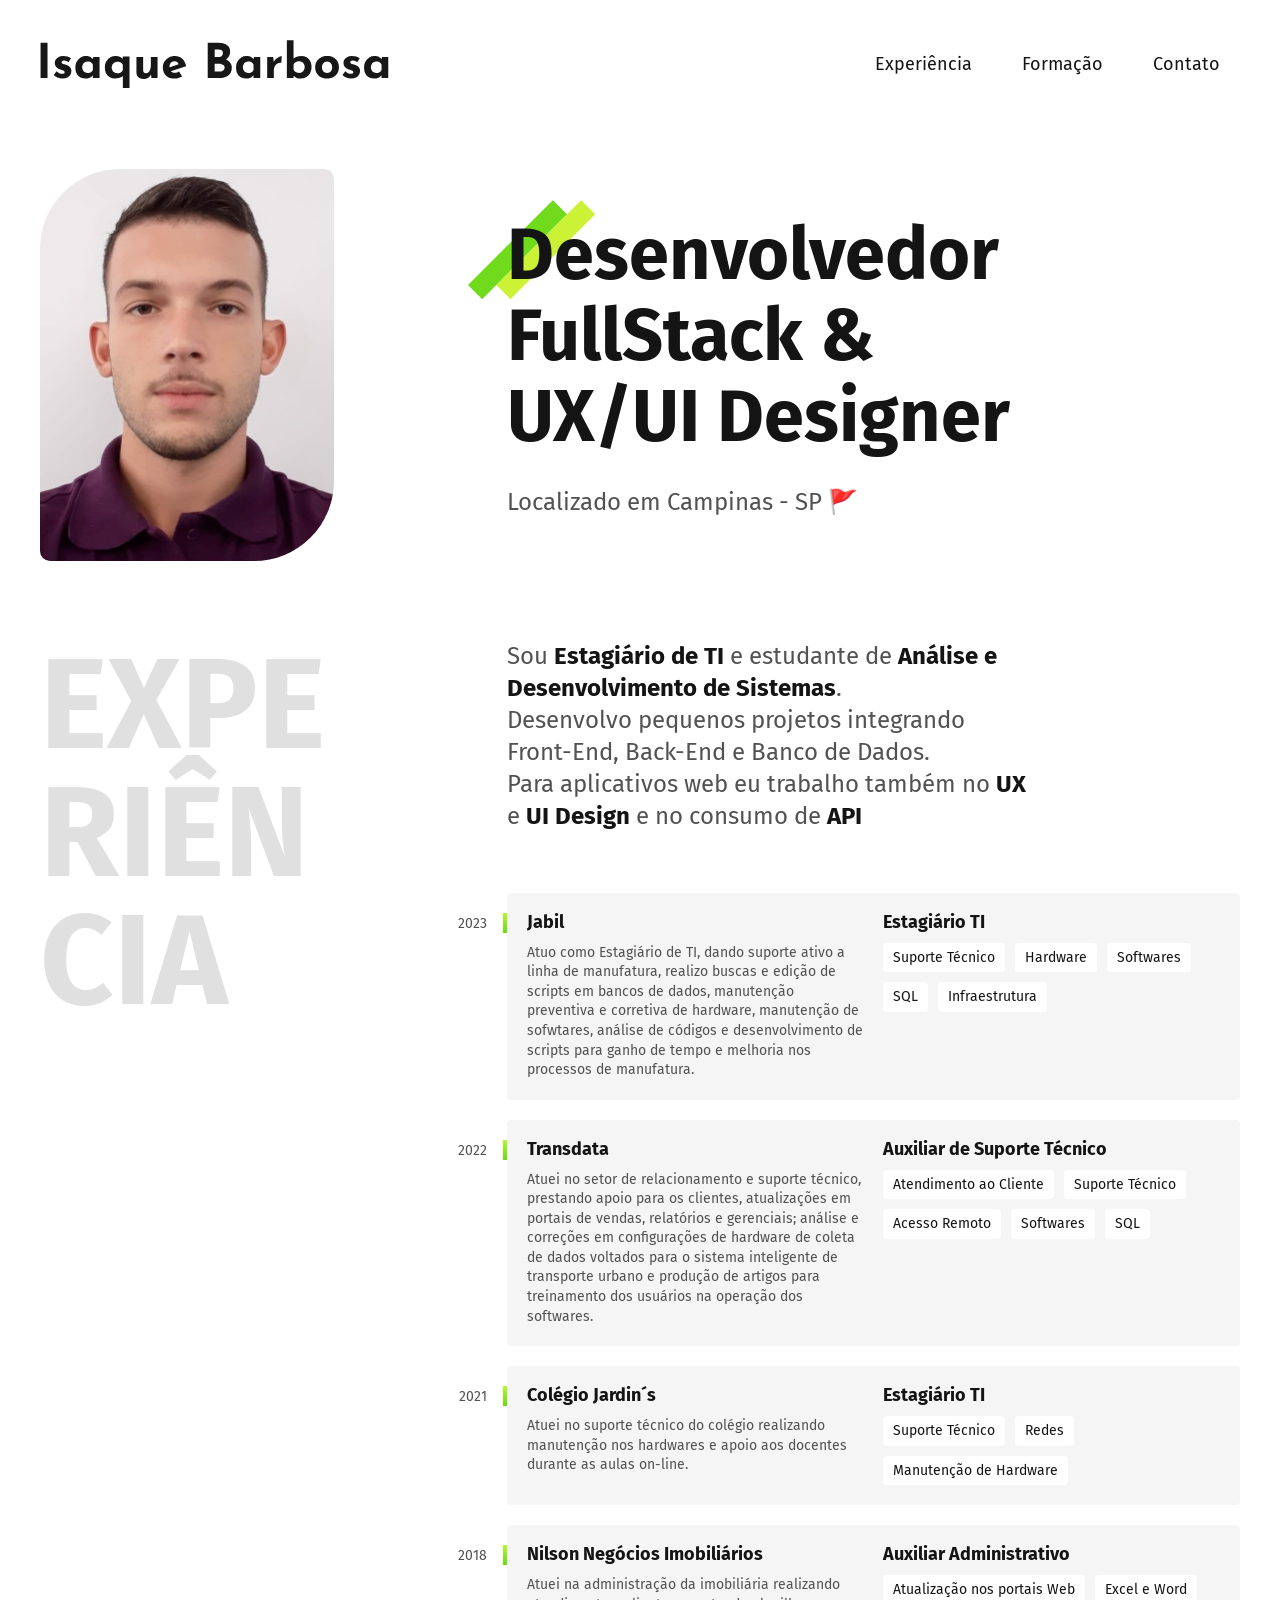
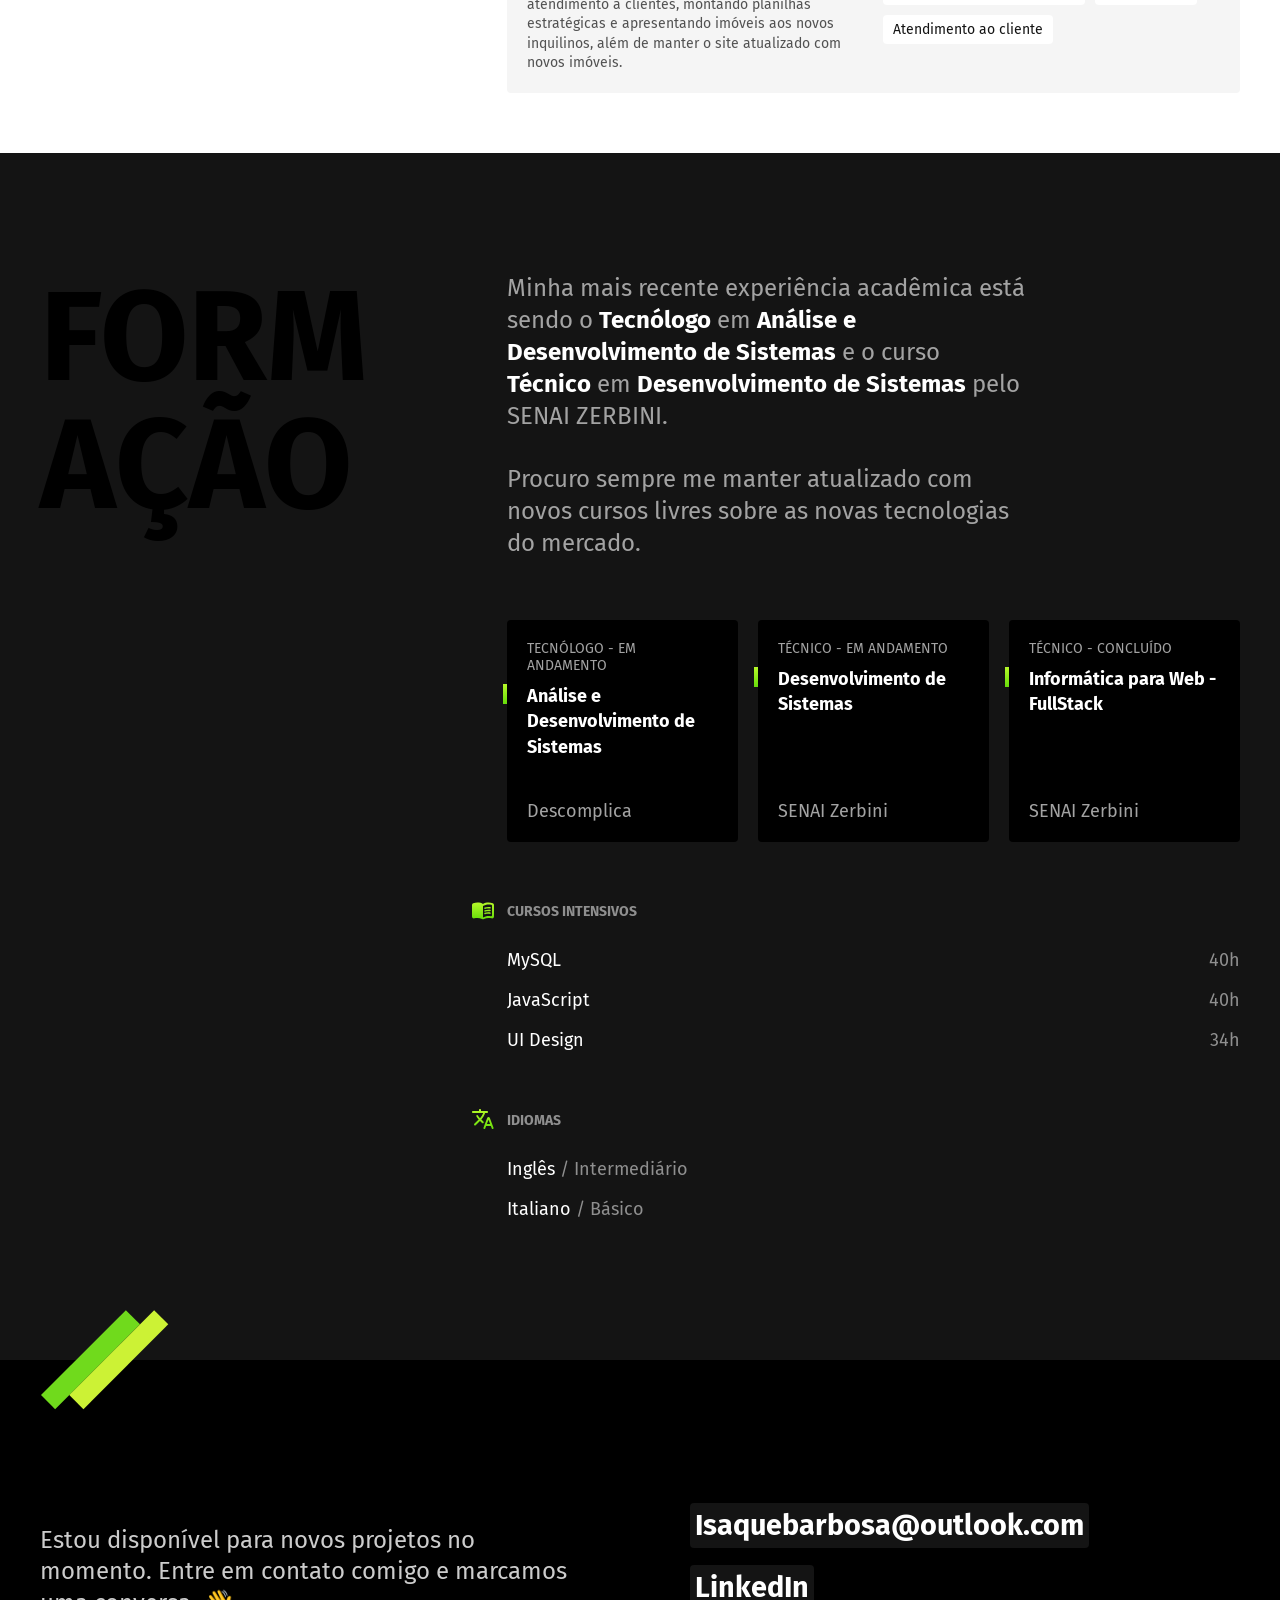
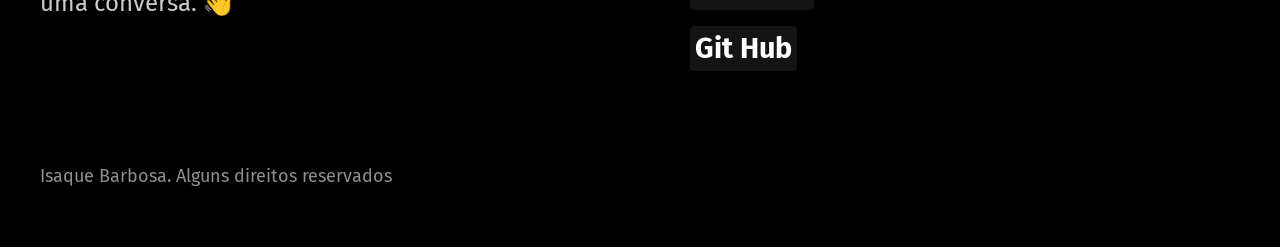
==== commit f7f70b1d: "Remoção número telefone pessoal" ====
--- a/index.html
+++ b/index.html
@@ -150,7 +150,6 @@
       <p class="footer-texto">Estou disponível para novos projetos no momento. Entre em contato comigo e marcamos uma conversa. 👋</p>
       <ul class="footer-contato">
         <li><a href="mailto:isaquebarbosa@outlook.com">Isaquebarbosa@outlook.com</a></li>
-        <li><a href="https://api.whatsapp.com/send/?phone=%2B5519991944141&text&type=phone_number&app_absent=0">+55 19 99194-4141</a></li>
         <li><a href="https://www.linkedin.com/in/isaque-barbosa2021dev/">LinkedIn</a></li>
         <li><a href="https://github.com/IsaqueBar21">Git Hub</a></li>
       </ul>
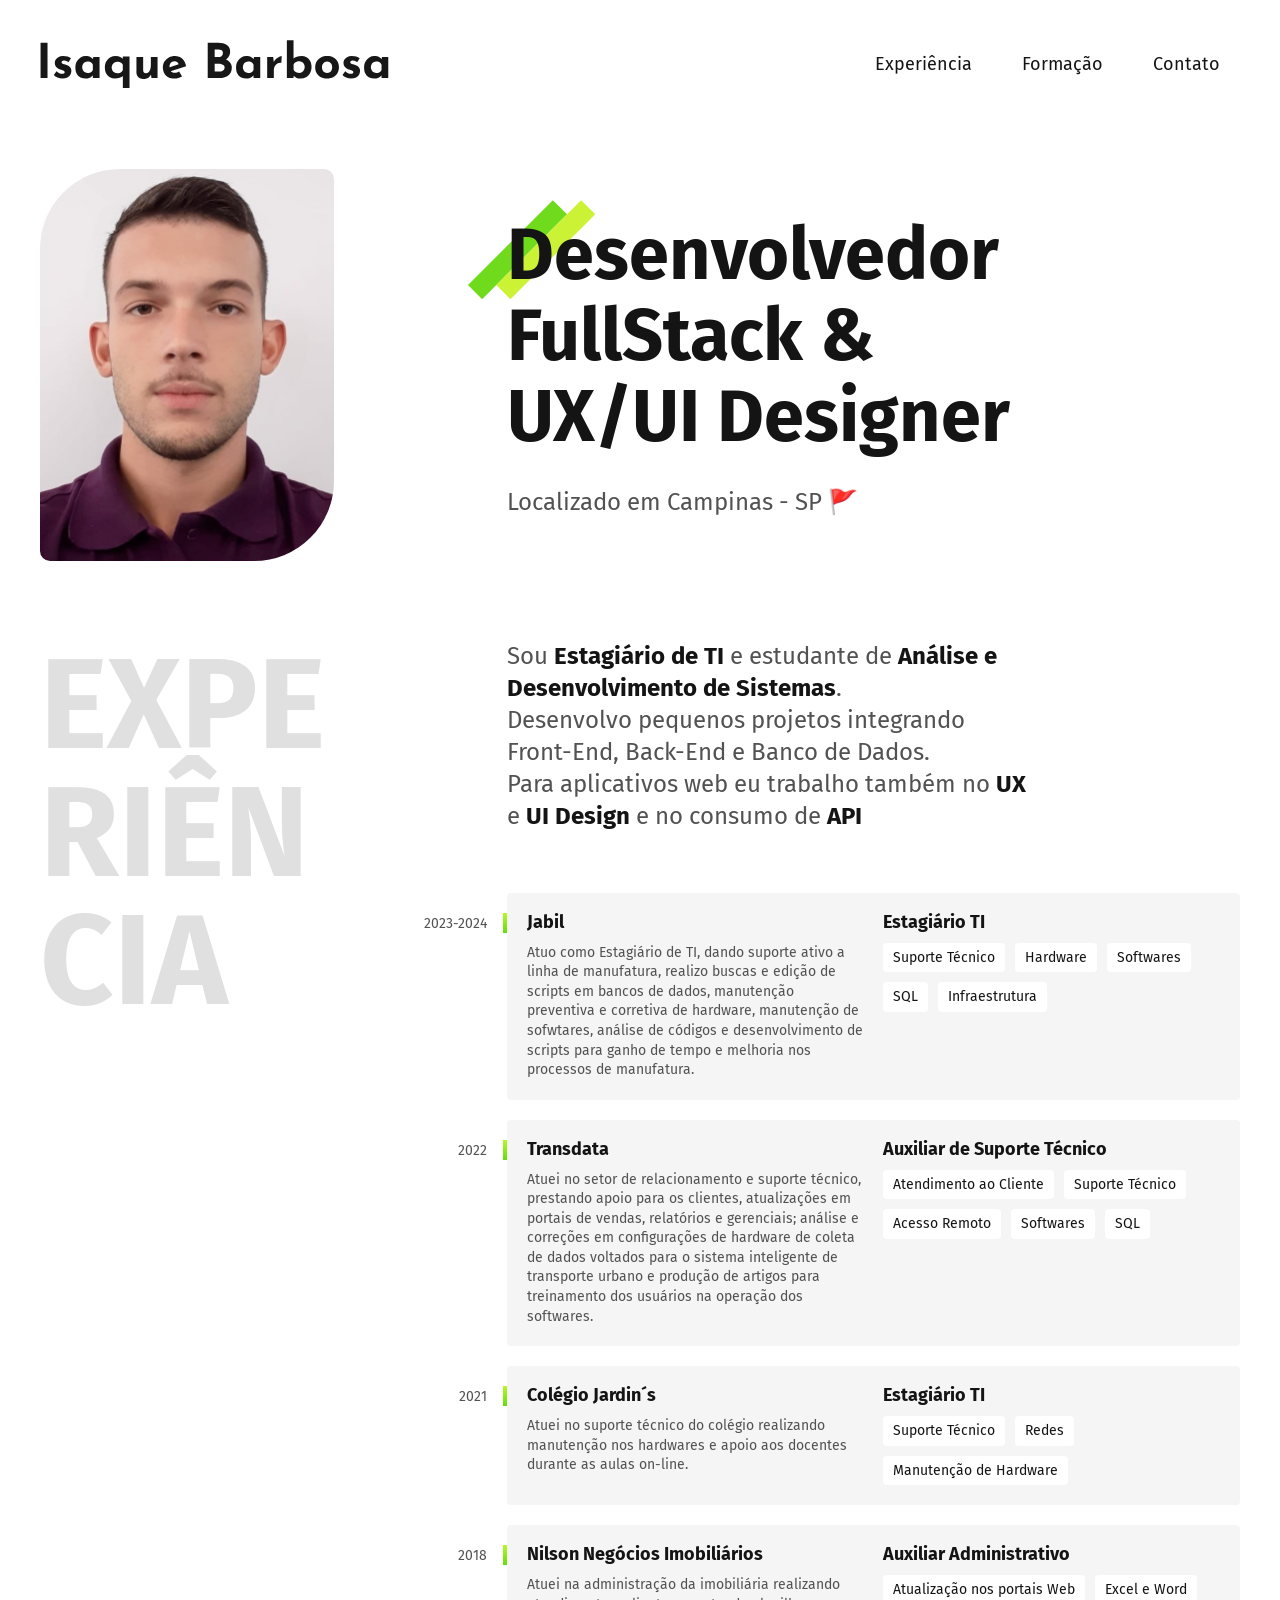
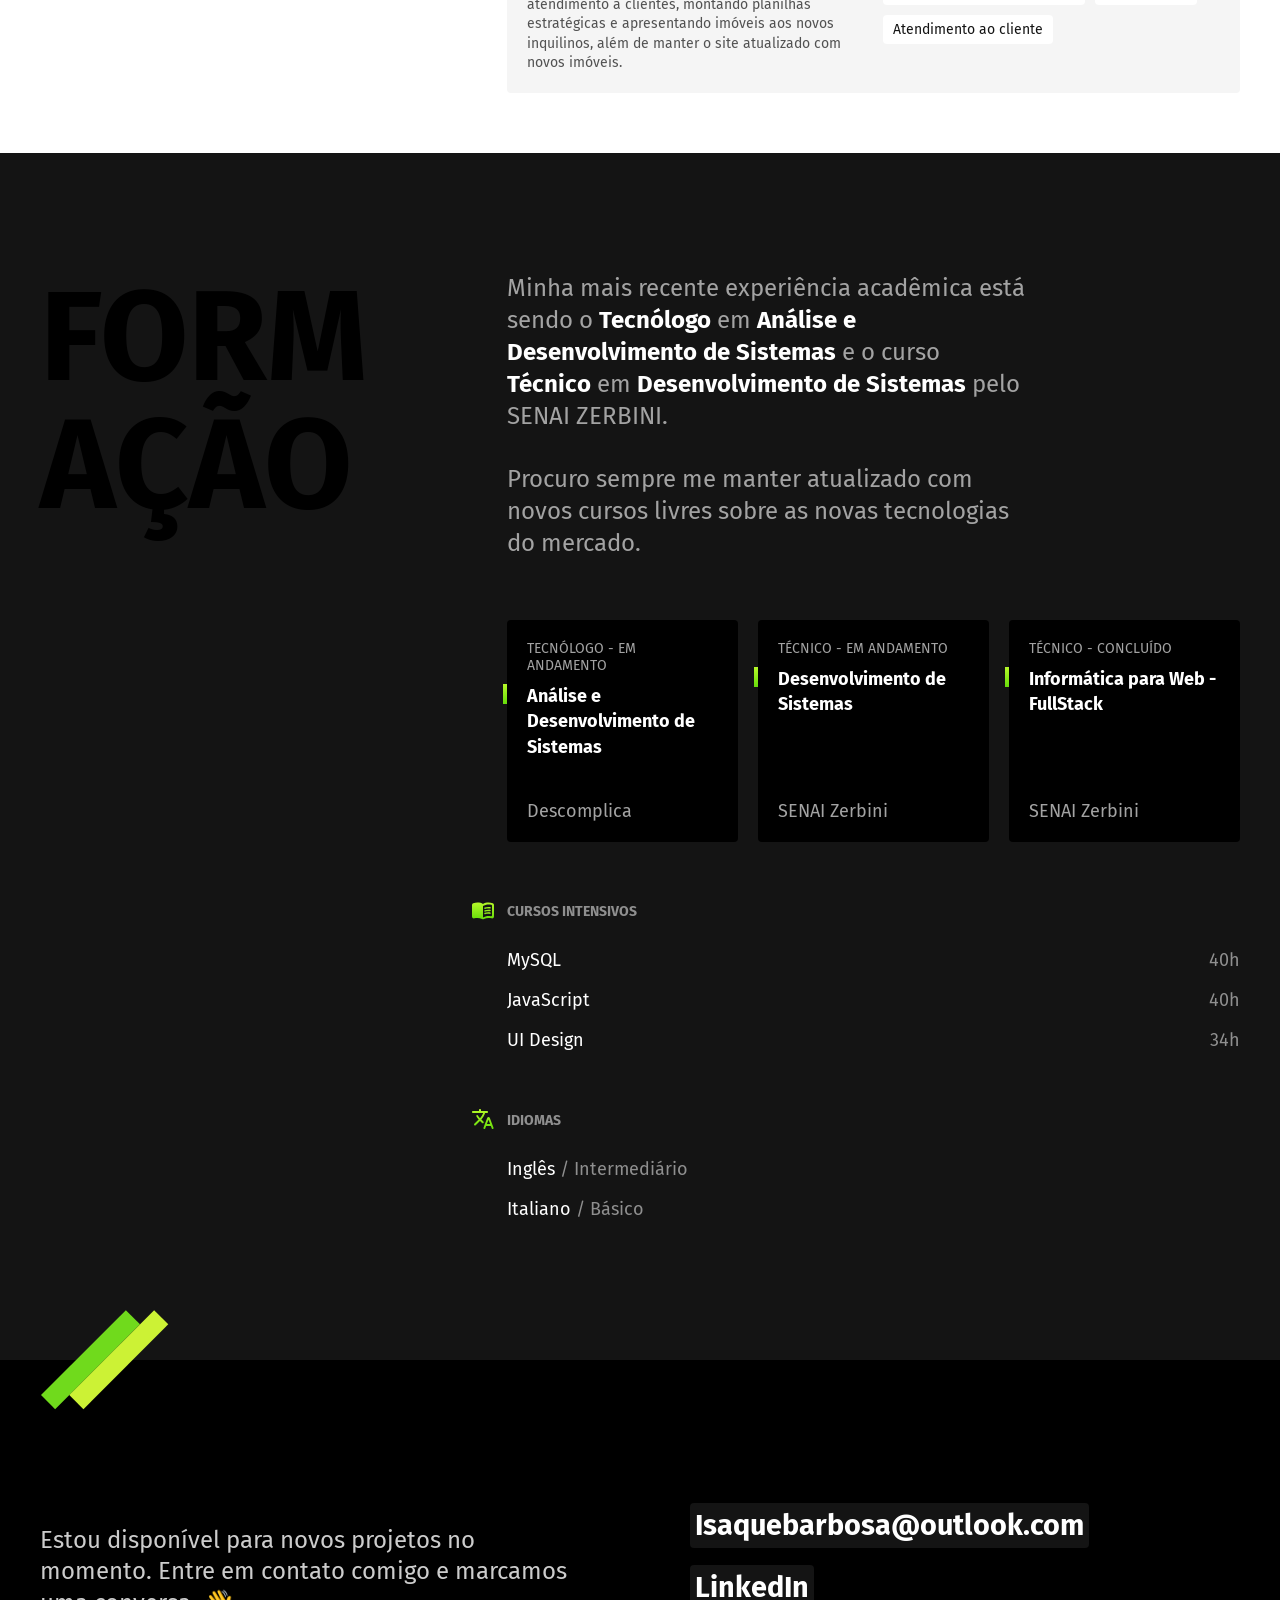
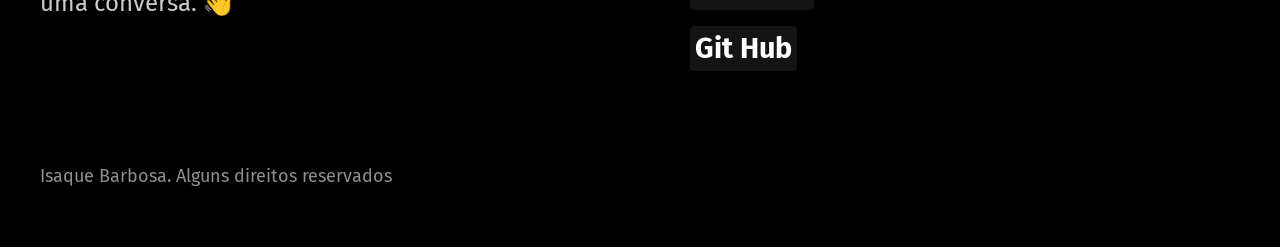
==== commit 6e6dbfe3: "Update index.html update years worked" ====
--- a/index.html
+++ b/index.html
@@ -42,7 +42,7 @@
       <p class="experiencia-texto">Sou <strong>Estagiário de TI</strong> e estudante de <strong>Análise e Desenvolvimento de Sistemas</strong>. <br>Desenvolvo pequenos projetos integrando Front-End, Back-End e Banco de Dados. <br> Para aplicativos web eu trabalho também no <strong>UX</strong> e <strong>UI Design</strong> e no consumo de <strong>API</strong></p>
 
       <div class="empresa">
-        <span class="empresa-ano">2023</span>
+        <span class="empresa-ano">2023-2024</span>
         <h3 class="empresa-titulo">Jabil</h3>
         <span class="empresa-titulo">Estagiário TI</span>
         <p class="empresa-texto">Atuo como Estagiário de TI, dando suporte ativo a linha de manufatura, realizo buscas e edição de scripts em bancos de dados, manutenção preventiva e corretiva de hardware, manutenção de sofwtares, análise de códigos e desenvolvimento de scripts para ganho de tempo e melhoria nos processos de manufatura.</p>
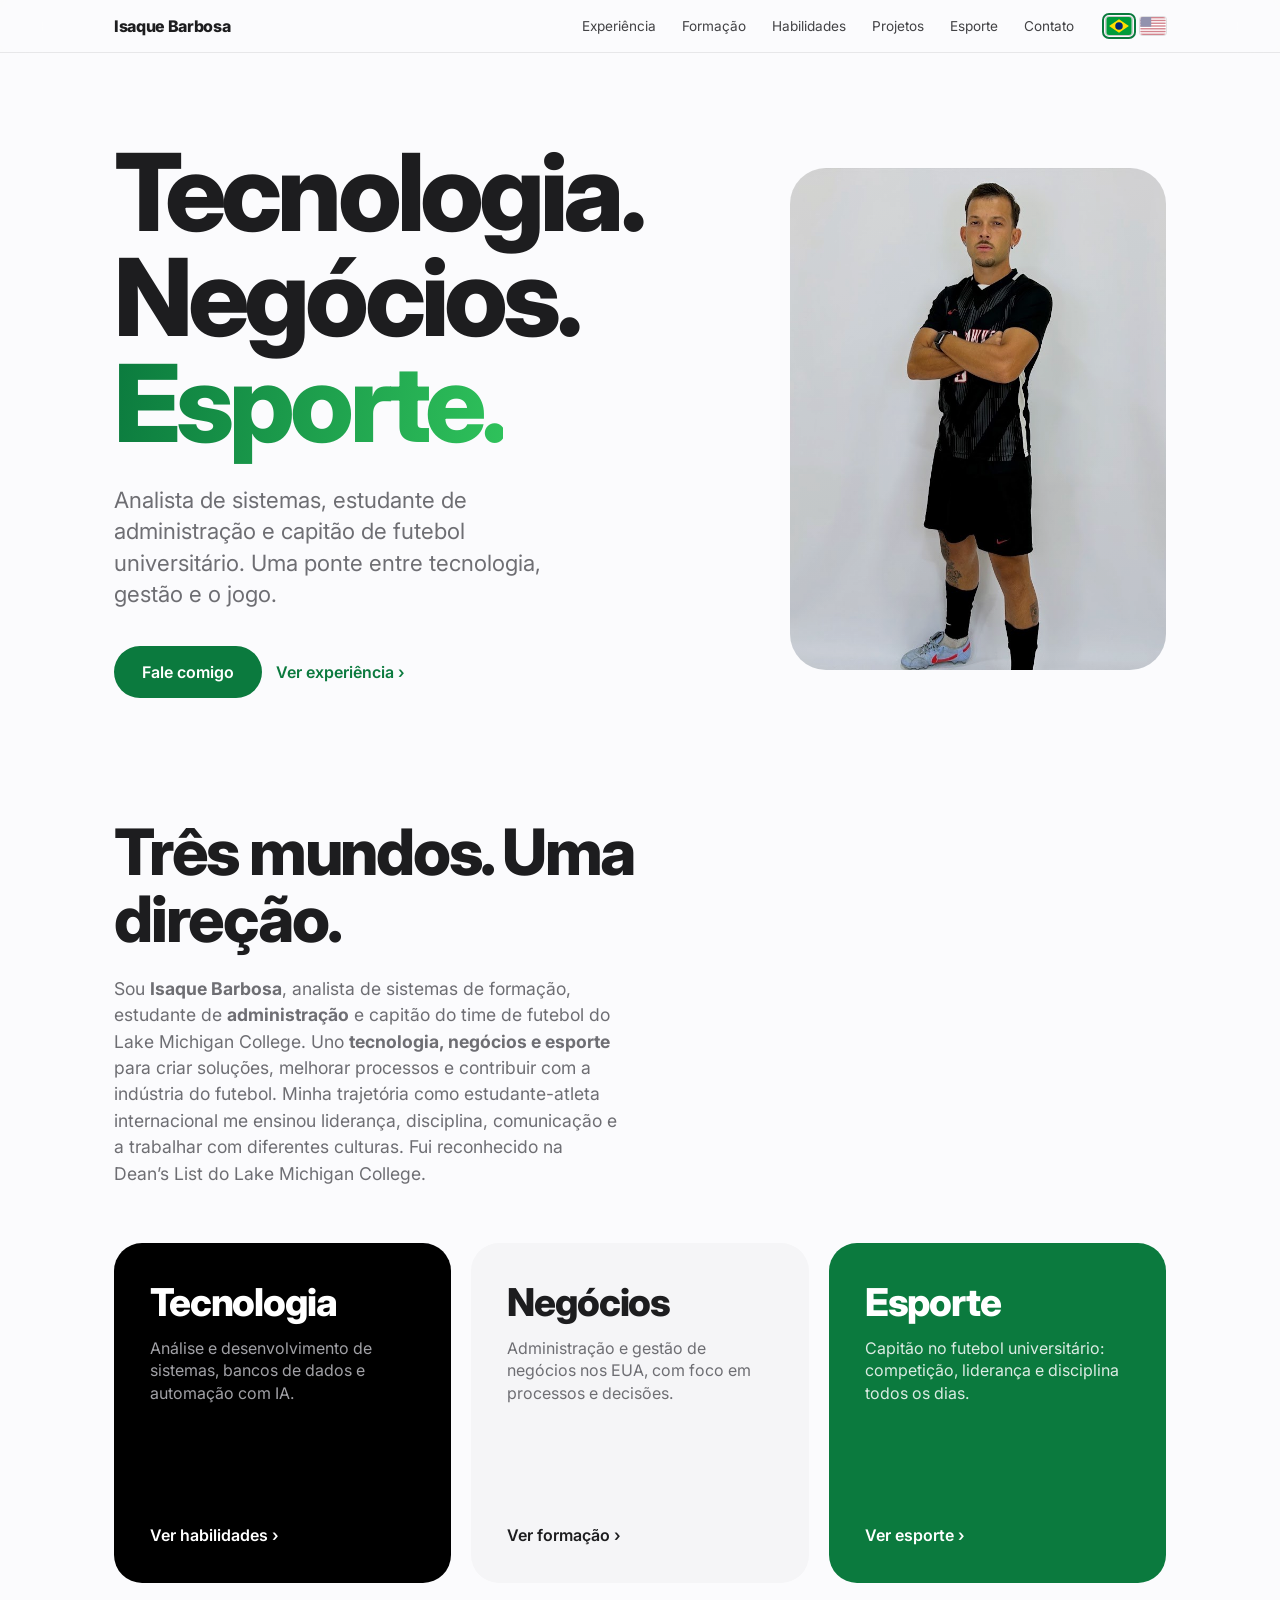
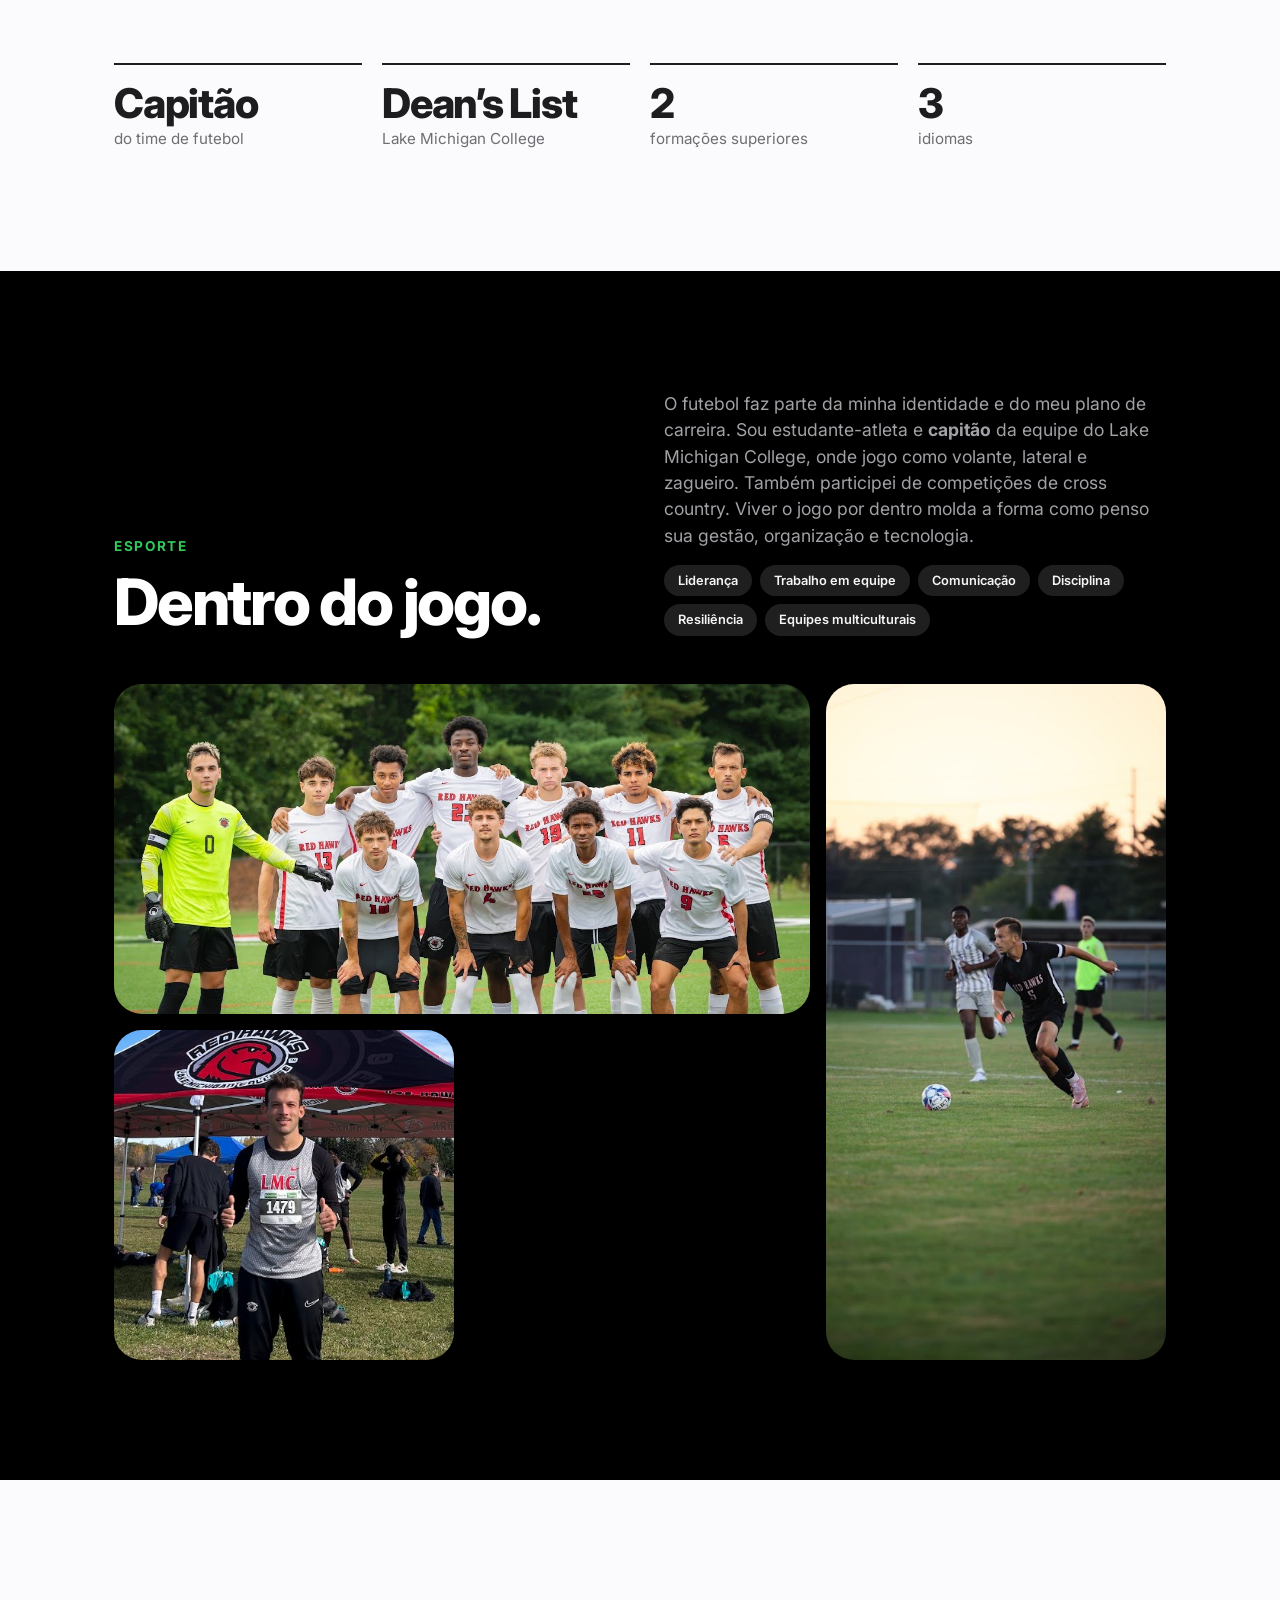
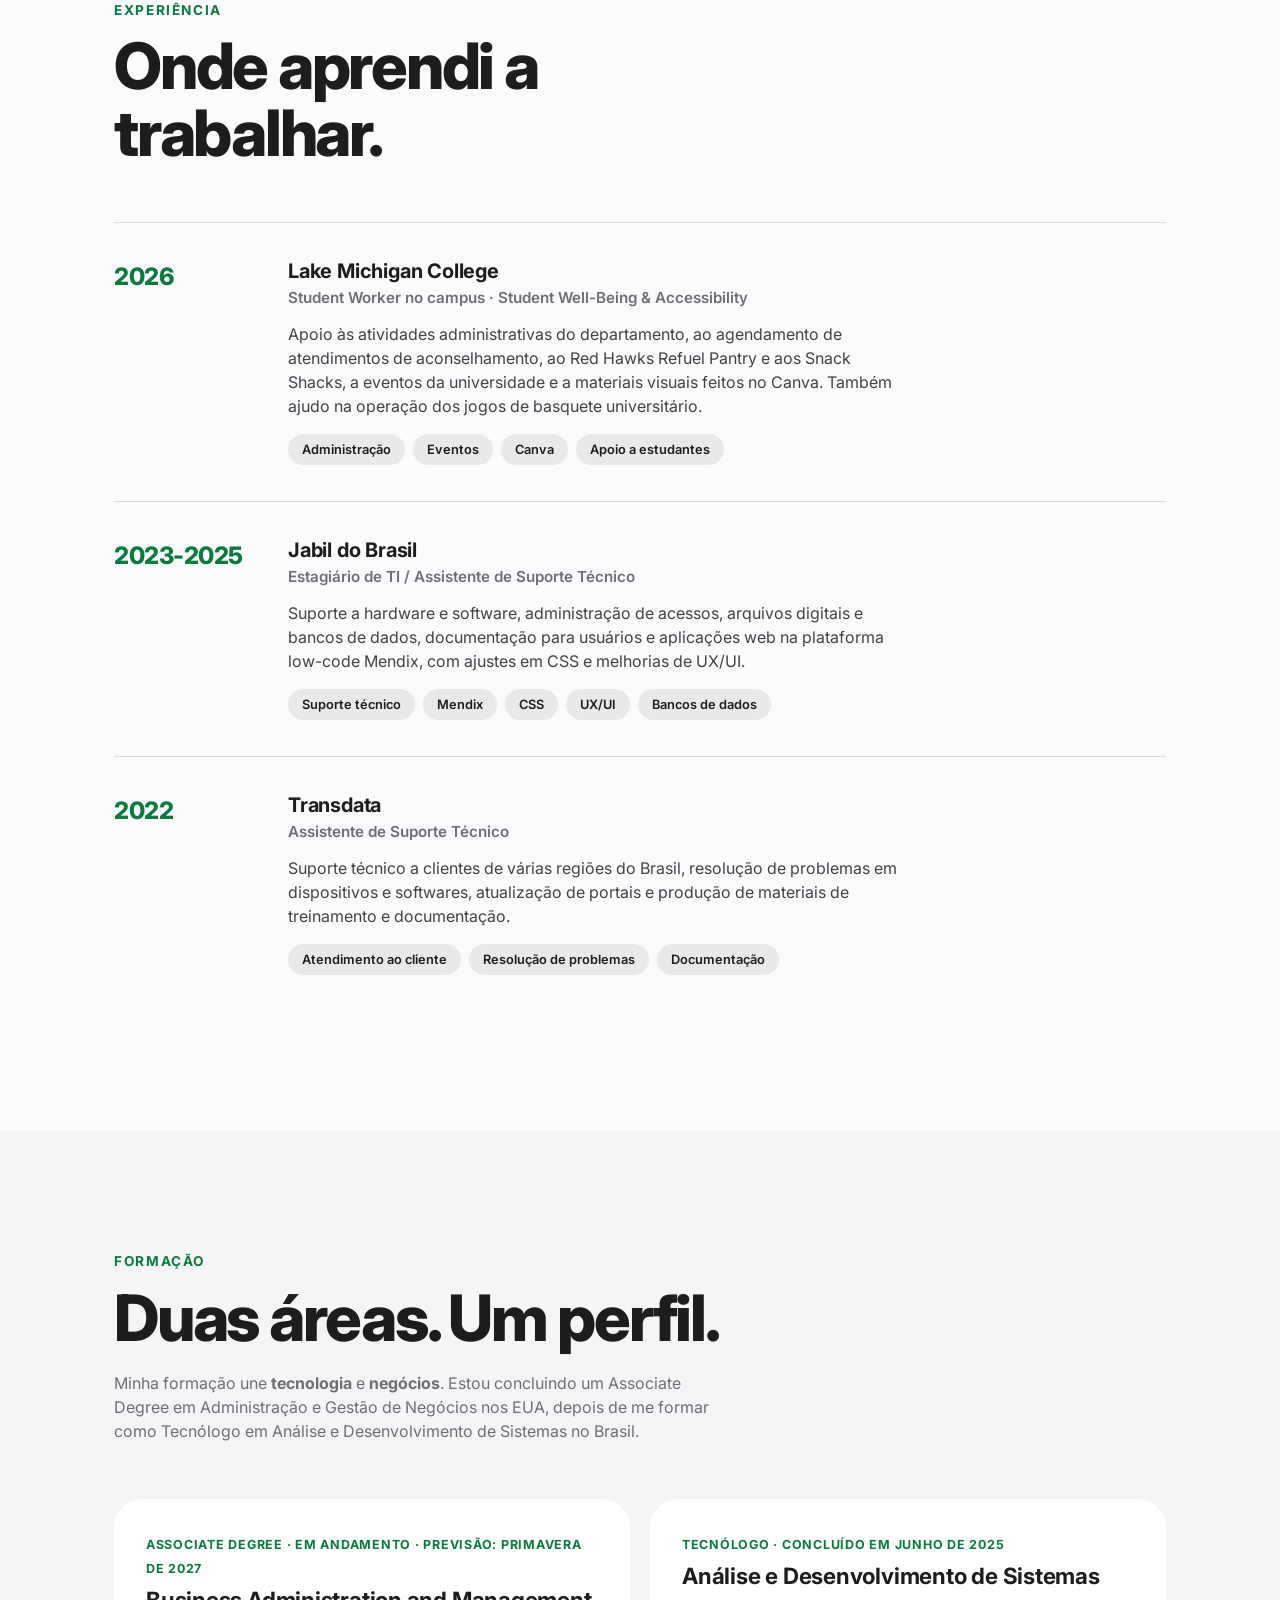
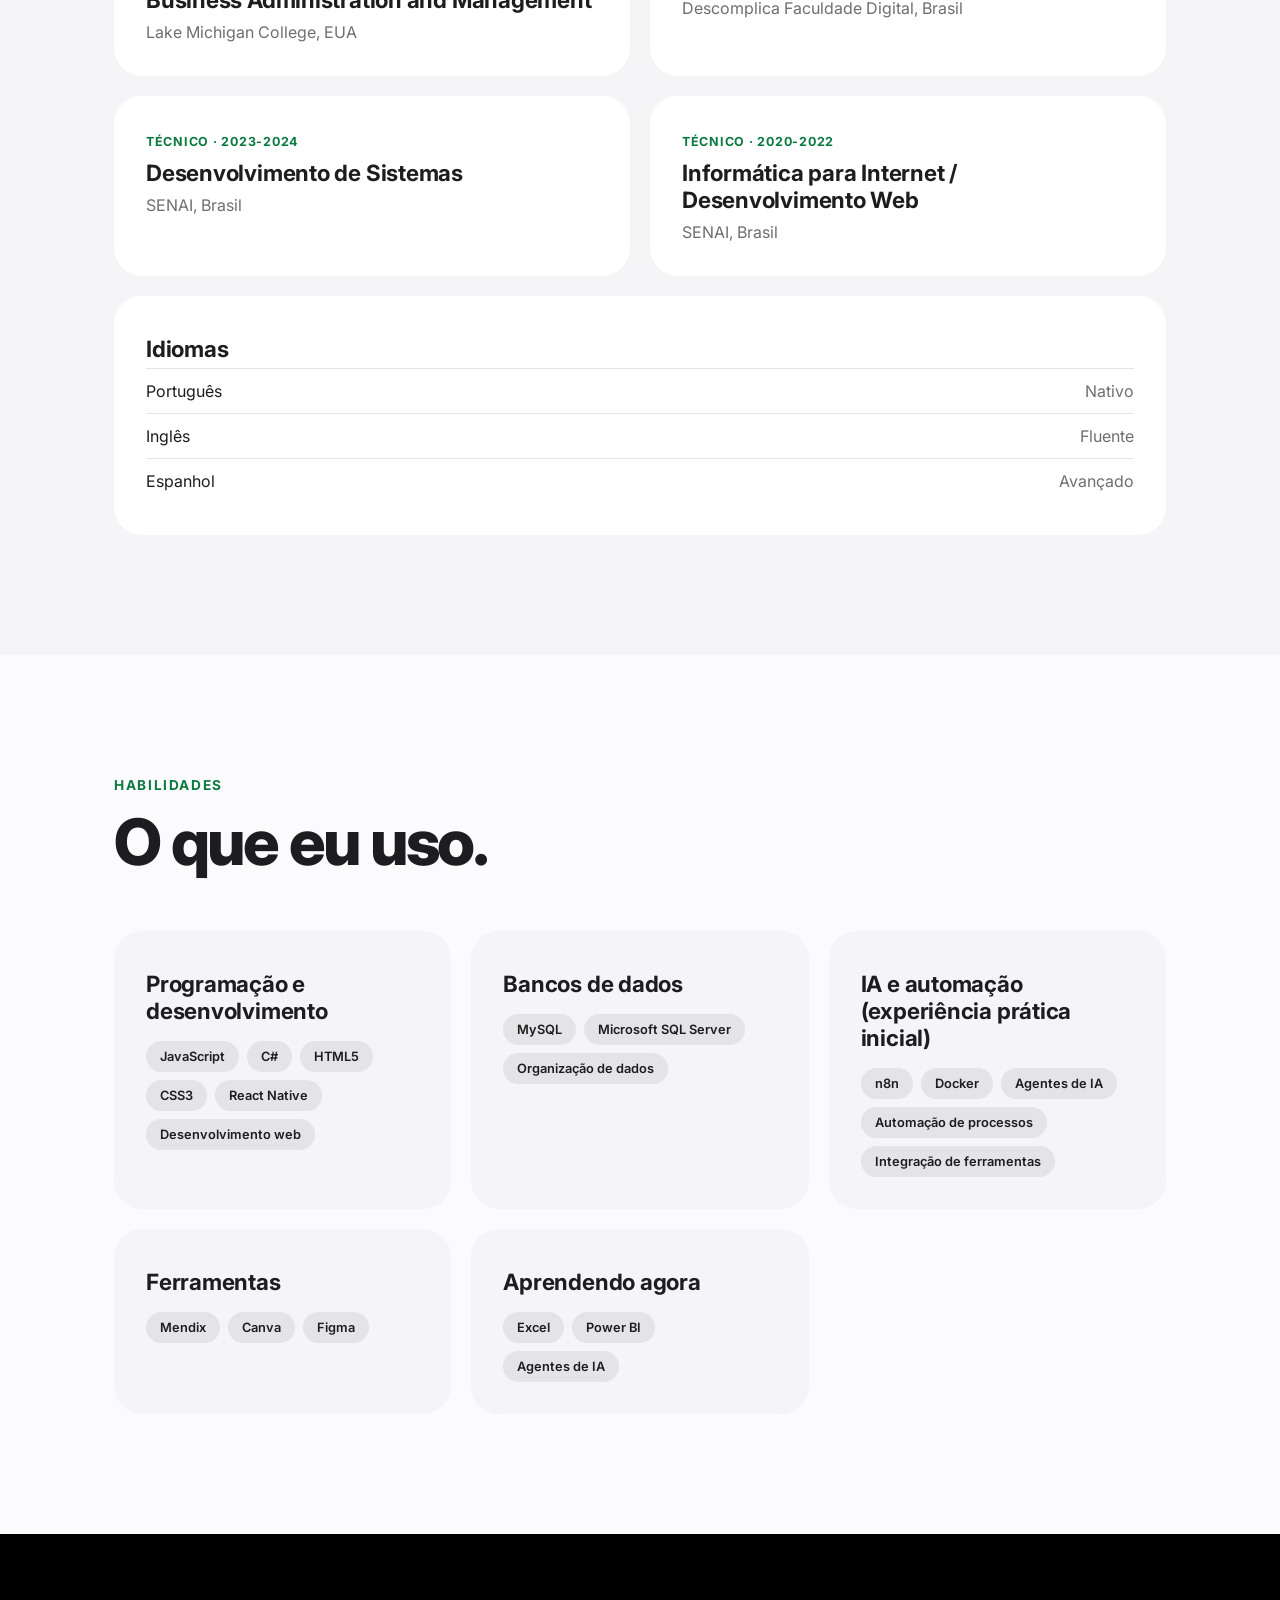
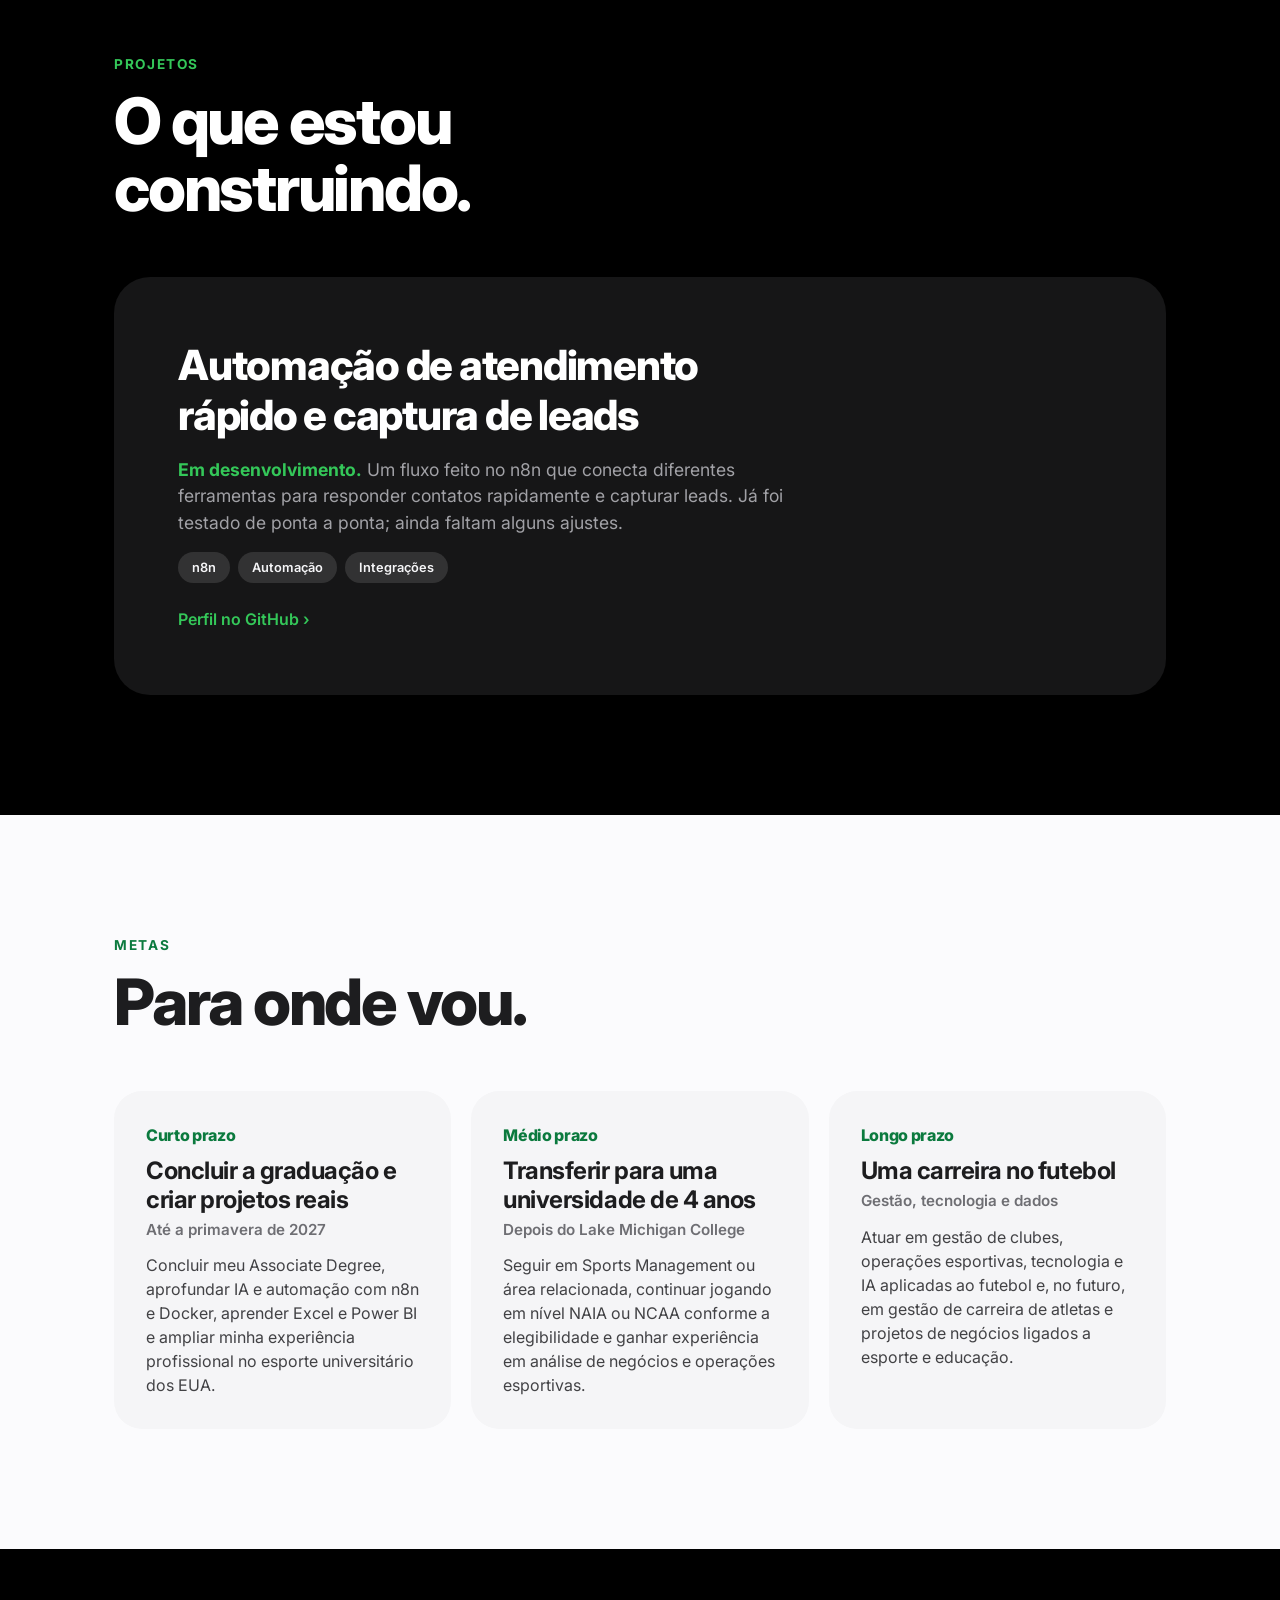
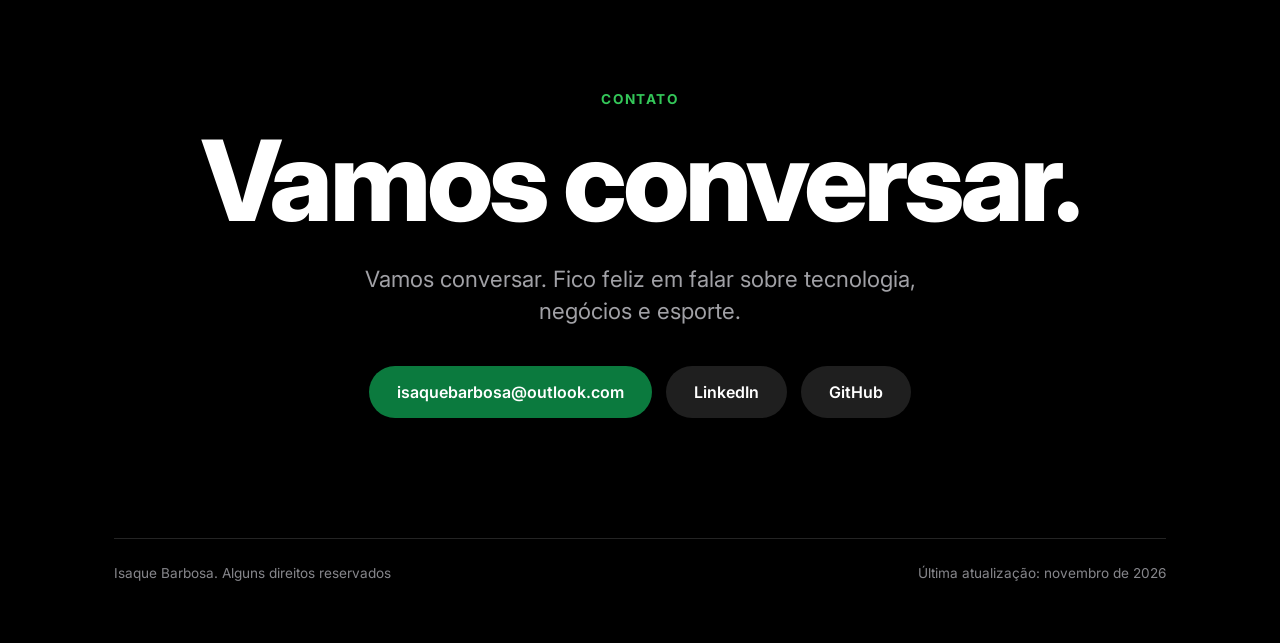
==== commit 3e2006ae: "Update 2026 Atualizacao do site com ajuda do Claude. Novo Design" ====
--- a/index.html
+++ b/index.html
@@ -1,163 +1,143 @@
 <!DOCTYPE html>
-<html lang="pt-br">
+<!--
+  ================================================================
+  CURRÍCULO ONLINE / PORTFÓLIO — ISAQUE BARBOSA
+  Esta é a página em português (principal). A versão irmã está em: en/index.html
 
+  COMO EDITAR (sem precisar de programação avançada):
+   • Textos: procure o texto aqui no HTML e troque direto.
+   • Nova experiência, projeto ou meta: copie um bloco inteiro
+     (um <li> ou <article>) e cole logo abaixo do original.
+   • Cores, fontes e espaçamentos: arquivo css/site.css (variáveis no topo).
+   • Fotos: pasta img/. Se trocar uma foto, mantenha o mesmo nome do arquivo.
+   • Ao mudar um texto, lembre de mudar também na página do outro idioma.
+   • Ordem da página: topo, três pilares, esporte, experiência,
+     formação, habilidades, projetos, metas e contato.
+  ================================================================
+-->
+<html lang="pt-BR">
 <head>
   <meta charset="UTF-8">
-  <meta name="viewport" content="width=device-width, initial-scale=1.0">
-  <meta name="description" content="Desenvolvedor Front End e UX/UI Designer - Localizado em Campinas - SP">
-  <title>Isaque Barbosa - Dev FullStack</title>
-  <link rel="stylesheet" href="./css/style.min.css">
+  <meta name="viewport" content="width=device-width, initial-scale=1.0, viewport-fit=cover">
+  <title>Isaque Barbosa | Tecnologia, Negócios e Esporte</title>
+  <!-- SEO: título e descrição que aparecem no Google -->
+  <meta name="description" content="Isaque Barbosa: analista de sistemas, estudante de administração e capitão de futebol universitário. Tecnologia, negócios e esporte.">
+  <meta name="theme-color" content="#fbfbfd">
+  <!-- Idiomas: avisa o Google qual é a página em cada idioma -->
+  <link rel="canonical" href="https://preeminent-beignet-466def.netlify.app/">
+  <link rel="alternate" hreflang="pt-BR" href="https://preeminent-beignet-466def.netlify.app/">
+  <link rel="alternate" hreflang="en" href="https://preeminent-beignet-466def.netlify.app/en/">
+  <link rel="alternate" hreflang="x-default" href="https://preeminent-beignet-466def.netlify.app/">
+  <!-- Pré-visualização ao compartilhar o link (LinkedIn, WhatsApp...) -->
+  <meta property="og:type" content="website">
+  <meta property="og:title" content="Isaque Barbosa | Tecnologia, Negócios e Esporte">
+  <meta property="og:description" content="Isaque Barbosa: analista de sistemas, estudante de administração e capitão de futebol universitário. Tecnologia, negócios e esporte.">
+  <meta property="og:url" content="https://preeminent-beignet-466def.netlify.app/">
+  <meta property="og:image" content="https://preeminent-beignet-466def.netlify.app/img/og.jpg">
+  <meta property="og:locale" content="pt_BR">
+  <!-- Fonte Inter (Google Fonts) -->
   <link rel="preconnect" href="https://fonts.googleapis.com">
-<link rel="preconnect" href="https://fonts.gstatic.com" crossorigin>
-<link href="https://fonts.googleapis.com/css2?family=Fira+Sans:wght@400;700&display=swap" rel="stylesheet">
+  <link rel="preconnect" href="https://fonts.gstatic.com" crossorigin>
+  <link href="https://fonts.googleapis.com/css2?family=Inter:wght@400;500;600;700;800&display=swap" rel="stylesheet">
+  <!-- Todo o visual do site está neste arquivo CSS -->
+  <link rel="stylesheet" href="css/site.css">
+  <!-- Marca a página como "com JavaScript": as animações de entrada só são escondidas se o JS funcionar -->
+  <script>document.documentElement.className+=' js'</script>
+  <!-- Menu do celular e animações ao rolar a página -->
+  <script src="js/site.js" defer></script>
 </head>
+<body>
+  <!-- MENU FIXO NO TOPO: nome, links das seções e bandeiras para trocar de idioma -->
+  <header class="nav"><div class="wrap">
+    <a class="logo" href="#top">Isaque Barbosa</a>
+    <button class="menu-toggle" type="button" aria-expanded="false" aria-controls="menu" aria-label="Menu">☰</button>
+    <nav aria-label="Menu"><ul id="menu"><li><a href="#experiencia">Experiência</a></li><li><a href="#formacao">Formação</a></li><li><a href="#habilidades">Habilidades</a></li><li><a href="#projetos">Projetos</a></li><li><a href="#esporte">Esporte</a></li><li><a href="#contato">Contato</a></li><li class="lang"><a class="bandeira" href="./" hreflang="pt-BR" lang="pt-BR" aria-label="Português (Brasil)" title="Português" aria-current="true"><svg viewBox="0 0 28 20" aria-hidden="true"><rect width="28" height="20" fill="#009c3b"/><path d="M14 2.5 25 10 14 17.5 3 10Z" fill="#ffdf00"/><circle cx="14" cy="10" r="4.2" fill="#002776"/></svg></a><a class="bandeira" href="./en/" hreflang="en" lang="en" aria-label="English (USA)" title="English"><svg viewBox="0 0 28 20" aria-hidden="true"><rect width="28" height="20" fill="#fff"/><rect y="0.00" width="28" height="1.54" fill="#b22234"/><rect y="3.08" width="28" height="1.54" fill="#b22234"/><rect y="6.15" width="28" height="1.54" fill="#b22234"/><rect y="9.23" width="28" height="1.54" fill="#b22234"/><rect y="12.31" width="28" height="1.54" fill="#b22234"/><rect y="15.38" width="28" height="1.54" fill="#b22234"/><rect y="18.46" width="28" height="1.54" fill="#b22234"/><rect width="12" height="10.8" fill="#3c3b6e"/></svg></a></li></ul></nav>
+  </div></header>
 
-<body>
-  <!--menu cabeçalho -->
-  <header class="header">
-    <img src="./img/marca.svg" alt="Isaque Barbosa" width="349" height="49">
-    <nav>
-      <ul class="header-menu">
-        <li><a href="#experiencia">Experiência</a></li>
-        <li><a href="#formacao">Formação</a></li>
-        <li><a href="#contato">Contato</a></li>
-      </ul>
-    </nav>
-  </header>
+  <!-- CONTEÚDO PRINCIPAL -->
+  <main id="top">
+  <!-- 1) TOPO: título grande, frase de apresentação, botões e retrato -->
+  <section class="hero"><div class="wrap">
+    <div>
+      <h1>Tecnologia.<br>Negócios.<br><span class="grad">Esporte.</span></h1>
+      <p class="lead">Analista de sistemas, estudante de administração e capitão de futebol universitário. Uma ponte entre tecnologia, gestão e o jogo.</p>
+      <div class="acoes">
+        <a class="btn" href="#contato">Fale comigo</a>
+        <a class="link" href="#experiencia">Ver experiência ›</a>
+        <!-- Para ativar o currículo em PDF, coloque o arquivo em cv/Isaque-Barbosa-CV.pdf e remova os marcadores:
+        <a class="link" href="cv/Isaque-Barbosa-CV.pdf" download>Baixar currículo ↓</a>
+        -->
+      </div>
+    </div>
+    <!-- Retrato: para trocar a foto, substitua o arquivo img/retrato.jpg -->
+    <div class="retrato"><img src="img/retrato.jpg" alt="Retrato de Isaque com o uniforme do Red Hawks" width="772" height="945"></div>
+  </div></section>
 
-  <!--conteudo principal-->
-  <!--introdução-->
-  <main class="container introducao">
-    <img src="./img/perfil.jpg" alt="Foto Isaque" width="294,5" height="393">
-    <div>
-      <h1>Desenvolvedor <br> FullStack & <br> UX/UI Designer</h1>
-      <p>Localizado em Campinas - SP 🚩</p>
+  <!-- 2) TRÊS PILARES: texto de apresentação, cartões de Tecnologia/Negócios/Esporte e destaques -->
+  <section style="padding-top:40px"><div class="wrap">
+    <div class="intro"><div><h2 class="rv">Três mundos. Uma direção.</h2></div><p class="rv">Sou <strong>Isaque Barbosa</strong>, analista de sistemas de formação, estudante de <strong>administração</strong> e capitão do time de futebol do Lake Michigan College.  Uno <strong>tecnologia, negócios e esporte</strong> para criar soluções, melhorar processos e contribuir com a indústria do futebol. Minha trajetória como estudante-atleta internacional me ensinou liderança, disciplina, comunicação e a trabalhar com diferentes culturas. Fui reconhecido na Dean’s List do Lake Michigan College.</p></div>
+    <!-- Cada link <a class="pilar"> é um cartão; o href leva à seção correspondente -->
+    <div class="pilares"><a class="pilar p1 rv" href="#habilidades"><div><h3>Tecnologia</h3><p>Análise e desenvolvimento de sistemas, bancos de dados e automação com IA.</p></div><span>Ver habilidades ›</span></a><a class="pilar p2 rv" href="#formacao"><div><h3>Negócios</h3><p>Administração e gestão de negócios nos EUA, com foco em processos e decisões.</p></div><span>Ver formação ›</span></a><a class="pilar p3 rv" href="#esporte"><div><h3>Esporte</h3><p>Capitão no futebol universitário: competição, liderança e disciplina todos os dias.</p></div><span>Ver esporte ›</span></a></div>
+    <!-- Destaques rápidos: cada <li> tem um valor em negrito <b> e uma legenda -->
+    <ul class="stats"><li class="rv"><b>Capitão</b><span>do time de futebol</span></li><li class="rv"><b>Dean’s List</b><span>Lake Michigan College</span></li><li class="rv"><b>2</b><span>formações superiores</span></li><li class="rv"><b>3</b><span>idiomas</span></li></ul>
+  </div></section>
+
+  <!-- 3) ESPORTE (fundo escuro): texto sobre o futebol, qualidades e galeria de fotos -->
+  <section class="dark" id="esporte"><div class="wrap">
+    <div class="esp-top"><div><p class="kicker rv">Esporte</p><h2 class="rv">Dentro do jogo.</h2></div><div class="rv"><p style="font-size:1.1rem">O futebol faz parte da minha identidade e do meu plano de carreira. Sou estudante-atleta e <strong>capitão</strong> da equipe do Lake Michigan College, onde jogo como volante, lateral e zagueiro. Também participei de competições de cross country. Viver o jogo por dentro molda a forma como penso sua gestão, organização e tecnologia.</p><ul class="pills"><li>Liderança</li><li>Trabalho em equipe</li><li>Comunicação</li><li>Disciplina</li><li>Resiliência</li><li>Equipes multiculturais</li></ul></div></div>
+    <!-- Galeria: três fotos (time, jogo, cross country). Sempre preencha o alt, que descreve a imagem -->
+    <div class="galeria">
+      <figure class="g1 rv"><img src="img/time.jpg" alt="Time de futebol do Lake Michigan College (Red Hawks) antes de um jogo" width="1226" height="817" loading="lazy"></figure>
+      <figure class="g2 rv"><img src="img/jogo.jpg" alt="Isaque em jogo pelo Red Hawks" width="630" height="945" loading="lazy"></figure>
+      <figure class="g3 rv"><img src="img/cross.jpg" alt="Isaque em uma prova de cross country pelo LMC" width="446" height="718" loading="lazy"></figure>
     </div>
+  </div></section>
+
+  <!-- 4) EXPERIÊNCIA PROFISSIONAL: linha do tempo, da mais recente para a mais antiga -->
+  <section id="experiencia"><div class="wrap"><p class="kicker rv">Experiência</p><h2 class="rv">Onde aprendi a trabalhar.</h2>
+    <!-- Cada <li> é uma experiência: ano, empresa, cargo, descrição e etiquetas. Copie um <li> para adicionar outra -->
+    <ul class="linha"><li class="rv"><span class="ano">2026</span><div><h3>Lake Michigan College</h3><p class="role">Student Worker no campus · Student Well-Being &amp; Accessibility</p><p>Apoio às atividades administrativas do departamento, ao agendamento de atendimentos de aconselhamento, ao Red Hawks Refuel Pantry e aos Snack Shacks, a eventos da universidade e a materiais visuais feitos no Canva. Também ajudo na operação dos jogos de basquete universitário.</p><ul class="pills"><li>Administração</li><li>Eventos</li><li>Canva</li><li>Apoio a estudantes</li></ul></div></li><li class="rv"><span class="ano">2023-2025</span><div><h3>Jabil do Brasil</h3><p class="role">Estagiário de TI / Assistente de Suporte Técnico</p><p>Suporte a hardware e software, administração de acessos, arquivos digitais e bancos de dados, documentação para usuários e aplicações web na plataforma low-code Mendix, com ajustes em CSS e melhorias de UX/UI.</p><ul class="pills"><li>Suporte técnico</li><li>Mendix</li><li>CSS</li><li>UX/UI</li><li>Bancos de dados</li></ul></div></li><li class="rv"><span class="ano">2022</span><div><h3>Transdata</h3><p class="role">Assistente de Suporte Técnico</p><p>Suporte técnico a clientes de várias regiões do Brasil, resolução de problemas em dispositivos e softwares, atualização de portais e produção de materiais de treinamento e documentação.</p><ul class="pills"><li>Atendimento ao cliente</li><li>Resolução de problemas</li><li>Documentação</li></ul></div></li></ul>
+    </div></section>
+
+  <!-- 5) FORMAÇÃO ACADÊMICA (fundo cinza claro) -->
+  <section class="gray" id="formacao"><div class="wrap"><p class="kicker rv">Formação</p><h2 class="rv">Duas áreas. Um perfil.</h2><p class="rv" style="margin-top:20px;max-width:60ch;color:var(--mut)">Minha formação une <strong>tecnologia</strong> e <strong>negócios</strong>. Estou concluindo um Associate Degree em Administração e Gestão de Negócios nos EUA, depois de me formar como Tecnólogo em Análise e Desenvolvimento de Sistemas no Brasil.</p>
+    
+    <!-- Cada <li class="card"> é um curso: tipo/status, nome e instituição -->
+    <ul class="grade"><li class="card rv"><span class="tipo">Associate Degree · Em andamento · Previsão: primavera de 2027</span><h3>Business Administration and Management</h3><p>Lake Michigan College, EUA</p></li><li class="card rv"><span class="tipo">Tecnólogo · Concluído em junho de 2025</span><h3>Análise e Desenvolvimento de Sistemas</h3><p>Descomplica Faculdade Digital, Brasil</p></li><li class="card rv"><span class="tipo">Técnico · 2023-2024</span><h3>Desenvolvimento de Sistemas</h3><p>SENAI, Brasil</p></li><li class="card rv"><span class="tipo">Técnico · 2020-2022</span><h3>Informática para Internet / Desenvolvimento Web</h3><p>SENAI, Brasil</p></li></ul>
+    <div class="grade" style="margin-top:20px">
+      <!-- Cartão de idiomas: cada <li> é um idioma e seu nível -->
+      <div class="card card--larga rv"><h3>Idiomas</h3><ul class="lista"><li>Português<span>Nativo</span></li><li>Inglês<span>Fluente</span></li><li>Espanhol<span>Avançado</span></li></ul></div></div>
+  </div></section>
+
+  <!-- 6) HABILIDADES: cartões agrupados por área; cada <li> dentro de .pills é uma etiqueta -->
+  <section id="habilidades"><div class="wrap"><p class="kicker rv">Habilidades</p><h2 class="rv">O que eu uso.</h2>
+    <div class="habil"><div class="card rv"><h3>Programação e desenvolvimento</h3><ul class="pills"><li>JavaScript</li><li>C#</li><li>HTML5</li><li>CSS3</li><li>React Native</li><li>Desenvolvimento web</li></ul></div><div class="card rv"><h3>Bancos de dados</h3><ul class="pills"><li>MySQL</li><li>Microsoft SQL Server</li><li>Organização de dados</li></ul></div><div class="card rv"><h3>IA e automação (experiência prática inicial)</h3><ul class="pills"><li>n8n</li><li>Docker</li><li>Agentes de IA</li><li>Automação de processos</li><li>Integração de ferramentas</li></ul></div><div class="card rv"><h3>Ferramentas</h3><ul class="pills"><li>Mendix</li><li>Canva</li><li>Figma</li></ul></div><div class="card rv"><h3>Aprendendo agora</h3><ul class="pills"><li>Excel</li><li>Power BI</li><li>Agentes de IA</li></ul></div></div>
+    </div></section>
+
+  <!-- 7) PROJETOS (fundo escuro): cada <article class="proj"> é um projeto. Copie para adicionar outro -->
+  <section class="dark" id="projetos"><div class="wrap"><p class="kicker rv">Projetos</p><h2 class="rv">O que estou construindo.</h2><article class="proj rv">
+        <!-- Adicione um print em img/projeto-n8n.jpg e remova os marcadores:
+        <img src="img/projeto-n8n.jpg" alt="Automação de atendimento rápido e captura de leads" width="640" height="400" loading="lazy">
+        -->
+        <h3>Automação de atendimento rápido e captura de leads</h3><p><span class="projeto-status">Em desenvolvimento.</span> Um fluxo feito no n8n que conecta diferentes ferramentas para responder contatos rapidamente e capturar leads. Já foi testado de ponta a ponta; ainda faltam alguns ajustes.</p><ul class="pills"><li>n8n</li><li>Automação</li><li>Integrações</li></ul><a class="link" href="https://github.com/IsaqueBar21" target="_blank" rel="noopener noreferrer">Perfil no GitHub ›</a></article></div></section>
+
+  <!-- 8) METAS: curto, médio e longo prazo (cada <li class="meta"> é uma etapa) -->
+  <section id="metas"><div class="wrap"><p class="kicker rv">Metas</p><h2 class="rv">Para onde vou.</h2><ul class="metas"><li class="meta rv"><span class="ano">Curto prazo</span><h3>Concluir a graduação e criar projetos reais</h3><p class="role">Até a primavera de 2027</p><p>Concluir meu Associate Degree, aprofundar IA e automação com n8n e Docker, aprender Excel e Power BI e ampliar minha experiência profissional no esporte universitário dos EUA.</p></li><li class="meta rv"><span class="ano">Médio prazo</span><h3>Transferir para uma universidade de 4 anos</h3><p class="role">Depois do Lake Michigan College</p><p>Seguir em Sports Management ou área relacionada, continuar jogando em nível NAIA ou NCAA conforme a elegibilidade e ganhar experiência em análise de negócios e operações esportivas.</p></li><li class="meta rv"><span class="ano">Longo prazo</span><h3>Uma carreira no futebol</h3><p class="role">Gestão, tecnologia e dados</p><p>Atuar em gestão de clubes, operações esportivas, tecnologia e IA aplicadas ao futebol e, no futuro, em gestão de carreira de atletas e projetos de negócios ligados a esporte e educação.</p></li></ul></div></section>
   </main>
 
-  <!--aria label define um ponto de referencia-->
-  <section class="container experiencia" id="experiencia" aria-label="Experiência">
-    <h2 class="subtitulo">Experiência</h2>
-    <div>
-      <p class="experiencia-texto">Sou <strong>Estagiário de TI</strong> e estudante de <strong>Análise e Desenvolvimento de Sistemas</strong>. <br>Desenvolvo pequenos projetos integrando Front-End, Back-End e Banco de Dados. <br> Para aplicativos web eu trabalho também no <strong>UX</strong> e <strong>UI Design</strong> e no consumo de <strong>API</strong></p>
-
-      <div class="empresa">
-        <span class="empresa-ano">2023-2024</span>
-        <h3 class="empresa-titulo">Jabil</h3>
-        <span class="empresa-titulo">Estagiário TI</span>
-        <p class="empresa-texto">Atuo como Estagiário de TI, dando suporte ativo a linha de manufatura, realizo buscas e edição de scripts em bancos de dados, manutenção preventiva e corretiva de hardware, manutenção de sofwtares, análise de códigos e desenvolvimento de scripts para ganho de tempo e melhoria nos processos de manufatura.</p>
-        <ul class="empresa-habilidades">
-          <li>Suporte Técnico</li>
-          <li>Hardware</li>
-          <li>Softwares</li>
-          <li>SQL</li>
-          <li>Infraestrutura</li>
-        </ul>
-      </div>
-
-      <div class="empresa">
-        <span class="empresa-ano">2022</span>
-        <h3 class="empresa-titulo">Transdata</h3>
-        <span class="empresa-titulo">Auxiliar de Suporte Técnico</span>
-        <p class="empresa-texto">Atuei no setor de relacionamento e suporte técnico, prestando apoio para os clientes, atualizações em portais de vendas, relatórios e gerenciais; análise e correções em configurações de hardware de coleta de dados voltados para o sistema inteligente de transporte urbano e produção de artigos para treinamento dos usuários na operação dos softwares.</p>
-        <ul class="empresa-habilidades">
-          <li>Atendimento ao Cliente</li>
-          <li>Suporte Técnico</li>
-          <li>Acesso Remoto</li>
-          <li>Softwares</li>
-          <li>SQL</li>
-        </ul>
-      </div>
-
-      <div class="empresa">
-        <span class="empresa-ano">2021</span>
-        <h3 class="empresa-titulo">Colégio Jardin´s</h3>
-        <span class="empresa-titulo">Estagiário TI</span>
-        <p class="empresa-texto">Atuei no suporte técnico do colégio realizando manutenção nos hardwares e apoio aos docentes durante as aulas on-line.</p>
-        <ul class="empresa-habilidades">
-          <li>Suporte Técnico</li>
-          <li>Redes</li>
-          <li>Manutenção de Hardware</li>
-        </ul>
-      </div>
-
-      <div class="empresa">
-        <span class="empresa-ano">2018</span>
-        <h3 class="empresa-titulo">Nilson Negócios Imobiliários</h3>
-        <span class="empresa-titulo">Auxiliar Administrativo</span>
-        <p class="empresa-texto">Atuei na administração da imobiliária realizando atendimento a clientes, montando planilhas estratégicas e apresentando imóveis aos novos inquilinos, além de manter o site atualizado com novos imóveis.</p>
-        <ul class="empresa-habilidades">
-          <li>Atualização nos portais Web</li>
-          <li>Excel e Word</li>
-          <li>Atendimento ao cliente</li>          
-        </ul>
-      </div>
-
-
-
+  <!-- 9) CONTATO E RODAPÉ: e-mail, LinkedIn, GitHub e data da última atualização -->
+  <footer class="dark contato" id="contato"><div class="wrap">
+    <p class="kicker rv">Contato</p>
+    <h2 class="rv" style="margin:0 auto">Vamos conversar.</h2>
+    <p class="lead rv">Vamos conversar. Fico feliz em falar sobre tecnologia, negócios e esporte.</p>
+    <!-- Botões de contato: altere os links aqui se mudar de e-mail ou perfil -->
+    <div class="acoes rv">
+      <a class="btn" href="mailto:isaquebarbosa@outlook.com">isaquebarbosa@outlook.com</a>
+      <a class="btn alt" href="https://www.linkedin.com/in/isaque-barbosa2021dev/" target="_blank" rel="noopener noreferrer">LinkedIn</a>
+      <a class="btn alt" href="https://github.com/IsaqueBar21" target="_blank" rel="noopener noreferrer">GitHub</a>
     </div>
-  </section>
-
-  <section class="formacao" id="formacao" aria-label="Formação">
-    <div class="formacao-container">
-      <h2 class="subtitulo">Formação</h2>
-      <div>
-        <p class="formacao-texto">
-          Minha mais recente experiência acadêmica está sendo o <strong>Tecnólogo</strong> em <strong>Análise e Desenvolvimento de Sistemas</strong> e o curso <strong>Técnico</strong> em <strong>Desenvolvimento de Sistemas</strong> pelo SENAI ZERBINI. <br><br> Procuro sempre me manter atualizado com novos cursos livres sobre as novas tecnologias do mercado.
-        </p>
-
-        <ul class="faculdade-lista">
-          <li class="faculdade">
-            <span class="faculdade-tipo">Tecnólogo - Em andamento</span>
-            <h3 class="faculdade-curso">Análise e Desenvolvimento de Sistemas</h3>
-            <span class="faculdade-instituicao">Descomplica</span>
-          </li>
-          <li class="faculdade">
-            <span class="faculdade-tipo">Técnico - Em andamento</span>
-            <h3 class="faculdade-curso">Desenvolvimento de Sistemas</h3>
-            <span class="faculdade-instituicao">SENAI Zerbini</span>
-          </li>
-          <li class="faculdade">
-            <span class="faculdade-tipo">Técnico - Concluído</span>
-            <h3 class="faculdade-curso">Informática para Web - FullStack</h3>
-            <span class="faculdade-instituicao">SENAI Zerbini</span>
-          </li>
-        </ul>
-
-        <div class="formacao-extra">
-          <div class="cursos">
-            <h3>Cursos Intensivos</h3>
-            <ul>
-              <li>MySQL<span>40h</span></li>
-              <li>JavaScript<span>40h</span></li>
-              <li>UI Design<span>34h</span></li>
-            </ul>
-          </div>
-          <div class="idiomas">
-            <h3>Idiomas</h3>
-            <ul>
-              <li>Inglês<span> / Intermediário</span></li>
-              <li>Italiano<span> / Básico</span></li>
-            </ul>
-          </div>
-        </div>
-      </div>
-    </div>
-  </section>
-
-  <footer class="footer" id="contato">
-    <div class="footer-container">
-      <p class="footer-texto">Estou disponível para novos projetos no momento. Entre em contato comigo e marcamos uma conversa. 👋</p>
-      <ul class="footer-contato">
-        <li><a href="mailto:isaquebarbosa@outlook.com">Isaquebarbosa@outlook.com</a></li>
-        <li><a href="https://www.linkedin.com/in/isaque-barbosa2021dev/">LinkedIn</a></li>
-        <li><a href="https://github.com/IsaqueBar21">Git Hub</a></li>
-      </ul>
-      <p class="footer-copy">Isaque Barbosa. Alguns direitos reservados</p>
-    </div>
-  </footer>
-
-
+    <!-- Atualize a data de "última atualização" sempre que mexer no site -->
+    <div class="rodape"><span>Isaque Barbosa. Alguns direitos reservados</span><span>Última atualização: novembro de 2026</span></div>
+  </div></footer>
 </body>
-
 </html>
--- a/css/site.css
+++ b/css/site.css
@@ -0,0 +1,670 @@
+/* ==================================================================
+   CSS DO SITE — ISAQUE BARBOSA
+   Como está organizado: 1) variáveis  2) base  3) menu  4) topo  5) seções  6) animações  7) celular  8) impressão
+   Para mudar o visual do site inteiro, comece pelas VARIÁVEIS logo abaixo.
+   ================================================================== */
+
+/* 1) VARIÁVEIS (cores e medidas usadas no site todo) */
+:root {
+  /* --accent: verde de destaque em fundos claros (botões, títulos pequenos). --accent2: verde mais claro, para fundos escuros. */
+  /* --bg/--bg2: fundos claros. --ink: cor do texto. --mut: texto secundário. --r: arredondamento dos cartões. --max: largura máxima. */
+  --bg: #fbfbfd;
+  --bg2: #f5f5f7;
+  --ink: #1d1d1f;
+  --mut: #6e6e73;
+  --accent: #0b7a3e;
+  --accent2: #34c759;
+  --dark: #000;
+  --dark2: #161617;
+  --r: 28px;
+  --max: 1100px;
+}
+/* 2) BASE: zera margens, define fonte e cores gerais */
+* {
+  box-sizing: border-box;
+  margin: 0;
+  padding: 0;
+}
+html {
+  scroll-behavior: smooth;
+  scroll-padding-top: 72px;
+  -webkit-text-size-adjust: 100%;
+}
+body {
+  font-family:
+    -apple-system, BlinkMacSystemFont, "Inter", "Segoe UI", system-ui,
+    sans-serif;
+  background: var(--bg);
+  color: var(--ink);
+  line-height: 1.5;
+  -webkit-font-smoothing: antialiased;
+}
+img {
+  max-width: 100%;
+  display: block;
+}
+ul {
+  list-style: none;
+}
+a {
+  color: inherit;
+}
+:focus-visible {
+  outline: 2px solid var(--accent);
+  outline-offset: 3px;
+}
+/* .wrap centraliza o conteúdo; section define o espaço vertical entre seções */
+.wrap {
+  max-width: var(--max);
+  margin: 0 auto;
+  padding: 0 24px;
+}
+section {
+  padding: 120px 0;
+}
+/* .kicker = rótulo pequeno em maiúsculas acima de cada título; .dark = seções de fundo escuro; .pills = etiquetas arredondadas */
+.kicker {
+  color: var(--accent);
+  font-weight: 700;
+  font-size: 0.85rem;
+  letter-spacing: 0.12em;
+  text-transform: uppercase;
+  margin-bottom: 12px;
+}
+h2 {
+  font-size: clamp(2.2rem, 5.5vw, 4rem);
+  line-height: 1.05;
+  letter-spacing: -0.035em;
+  font-weight: 800;
+  max-width: 16ch;
+}
+h3 {
+  font-size: 1.25rem;
+  letter-spacing: -0.01em;
+  line-height: 1.2;
+}
+.dark {
+  background: var(--dark);
+  color: #f5f5f7;
+}
+.dark .mut,
+.dark p {
+  color: #a1a1a6;
+}
+.dark h2,
+.dark h3 {
+  color: #fff;
+}
+.gray {
+  background: var(--bg2);
+}
+.pills {
+  display: flex;
+  flex-wrap: wrap;
+  gap: 8px;
+  margin-top: 16px;
+}
+.pills li {
+  font-size: 0.8rem;
+  font-weight: 600;
+  padding: 6px 14px;
+  border-radius: 980px;
+  background: rgba(120, 120, 128, 0.14);
+}
+.dark .pills li {
+  background: rgba(255, 255, 255, 0.12);
+  color: #f5f5f7;
+}
+/* 3) MENU FIXO: fundo translúcido com desfoque (efeito "vidro") */
+.nav {
+  position: fixed;
+  inset: 0 0 auto;
+  z-index: 50;
+  background: rgba(251, 251, 253, 0.74);
+  backdrop-filter: saturate(180%) blur(20px);
+  -webkit-backdrop-filter: saturate(180%) blur(20px);
+  border-bottom: 1px solid rgba(0, 0, 0, 0.08);
+}
+.nav .wrap {
+  display: flex;
+  align-items: center;
+  justify-content: space-between;
+  height: 52px;
+}
+.logo {
+  font-weight: 800;
+  letter-spacing: -0.02em;
+  text-decoration: none;
+}
+.nav ul {
+  display: flex;
+  align-items: center;
+  gap: 26px;
+  font-size: 0.85rem;
+}
+.nav ul a {
+  text-decoration: none;
+  color: #424245;
+  transition: color 0.2s;
+}
+.nav ul a:hover {
+  color: var(--accent);
+}
+.lang {
+  display: flex;
+  gap: 8px;
+  margin-left: 6px;
+}
+.bandeira svg {
+  display: block;
+  width: 26px;
+  height: 18px;
+  border-radius: 3px;
+  box-shadow: 0 0 0 1px rgba(0, 0, 0, 0.2);
+}
+.bandeira:not([aria-current]) {
+  opacity: 0.55;
+}
+.bandeira[aria-current] {
+  outline: 2px solid var(--accent);
+  outline-offset: 2px;
+  border-radius: 3px;
+}
+.menu-toggle {
+  display: none;
+  background: none;
+  border: 0;
+  font-size: 1.5rem;
+  cursor: pointer;
+  color: var(--ink);
+}
+/* 4) TOPO (hero): título gigante que se adapta à tela (clamp), botão verde e retrato */
+.hero {
+  padding: 140px 0 80px;
+  overflow: hidden;
+}
+.hero .wrap {
+  display: grid;
+  grid-template-columns: 1.25fr 0.75fr;
+  gap: 48px;
+  align-items: center;
+}
+.hero h1 {
+  font-size: clamp(3rem, 8.4vw, 6.8rem);
+  line-height: 0.98;
+  letter-spacing: -0.045em;
+  font-weight: 800;
+}
+.grad {
+  background: linear-gradient(100deg, var(--accent), #2fc25b);
+  -webkit-background-clip: text;
+  background-clip: text;
+  color: transparent;
+}
+.lead {
+  font-size: clamp(1.1rem, 2vw, 1.4rem);
+  color: var(--mut);
+  max-width: 34ch;
+  margin: 28px 0 36px;
+  line-height: 1.4;
+}
+.acoes {
+  display: flex;
+  flex-wrap: wrap;
+  gap: 14px;
+  align-items: center;
+}
+.btn {
+  display: inline-block;
+  background: var(--accent);
+  color: #fff;
+  font-weight: 600;
+  padding: 14px 28px;
+  border-radius: 980px;
+  text-decoration: none;
+  transition:
+    transform 0.2s,
+    filter 0.2s;
+}
+.btn:hover {
+  filter: brightness(1.08);
+  transform: scale(1.03);
+}
+.link {
+  font-weight: 600;
+  color: var(--accent);
+  text-decoration: none;
+}
+.link:hover {
+  text-decoration: underline;
+}
+.retrato {
+  background: linear-gradient(160deg, #f5f5f7, #e3e3e8);
+  border-radius: 36px;
+  overflow: hidden;
+  aspect-ratio: 3/4;
+  display: flex;
+  align-items: flex-end;
+  justify-content: center;
+}
+.retrato img {
+  width: 100%;
+  height: 100%;
+  object-fit: cover;
+  object-position: center top;
+  mix-blend-mode: multiply;
+}
+/* 5) SEÇÕES — Pilares: três cartões coloridos (preto, cinza e verde) e a faixa de destaques */
+.intro {
+  display: flex;
+  flex-wrap: wrap;
+  gap: 24px 64px;
+  justify-content: space-between;
+  align-items: end;
+  margin-bottom: 56px;
+}
+.intro p {
+  max-width: 46ch;
+  color: var(--mut);
+  font-size: 1.1rem;
+}
+.pilares {
+  display: grid;
+  grid-template-columns: repeat(3, 1fr);
+  gap: 20px;
+}
+.pilar {
+  border-radius: var(--r);
+  padding: 36px;
+  min-height: 340px;
+  display: flex;
+  flex-direction: column;
+  justify-content: space-between;
+  text-decoration: none;
+  transition: transform 0.35s cubic-bezier(0.2, 0.7, 0.2, 1);
+}
+.pilar:hover {
+  transform: translateY(-6px);
+}
+.pilar h3 {
+  font-size: clamp(1.8rem, 3vw, 2.4rem);
+  font-weight: 800;
+  letter-spacing: -0.03em;
+  margin-bottom: 12px;
+}
+.pilar p {
+  font-size: 1rem;
+  line-height: 1.4;
+}
+.pilar span {
+  font-weight: 600;
+  margin-top: 24px;
+}
+.p1 {
+  background: #000;
+  color: #fff;
+}
+.p1 p {
+  color: #a1a1a6;
+}
+.p2 {
+  background: var(--bg2);
+}
+.p2 p {
+  color: var(--mut);
+}
+.p3 {
+  background: var(--accent);
+  color: #fff;
+}
+.p3 p {
+  color: rgba(255, 255, 255, 0.85);
+}
+.stats {
+  display: grid;
+  grid-template-columns: repeat(4, 1fr);
+  gap: 20px;
+  margin-top: 80px;
+}
+.stats li {
+  border-top: 2px solid var(--ink);
+  padding-top: 16px;
+}
+.stats b {
+  display: block;
+  font-size: clamp(1.6rem, 3.2vw, 2.6rem);
+  font-weight: 800;
+  letter-spacing: -0.03em;
+  line-height: 1.1;
+}
+.stats span {
+  color: var(--mut);
+  font-size: 0.95rem;
+}
+/* Esporte: texto em duas colunas e galeria em grade (a foto do time ocupa 2 colunas, a do jogo ocupa 2 linhas) */
+.esp-top {
+  display: grid;
+  grid-template-columns: 1fr 1fr;
+  gap: 48px;
+  align-items: end;
+  margin-bottom: 48px;
+}
+.galeria {
+  display: grid;
+  grid-template-columns: repeat(3, 1fr);
+  grid-template-rows: 330px 330px;
+  gap: 16px;
+}
+.galeria figure {
+  border-radius: var(--r);
+  overflow: hidden;
+  background: #161617;
+}
+.galeria img {
+  width: 100%;
+  height: 100%;
+  object-fit: cover;
+  transition: transform 0.8s cubic-bezier(0.2, 0.7, 0.2, 1);
+}
+.galeria figure:hover img {
+  transform: scale(1.04);
+}
+.g1 {
+  grid-column: 1/3;
+}
+.g2 {
+  grid-column: 3;
+  grid-row: 1/3;
+}
+.g3 img {
+  object-position: center 20%;
+}
+.g1 img {
+  object-position: center 35%;
+}
+/* Experiência: linha do tempo — ano à esquerda, detalhes à direita */
+.linha {
+  margin-top: 56px;
+}
+.linha > li {
+  display: grid;
+  grid-template-columns: 150px 1fr;
+  gap: 24px;
+  padding: 36px 0;
+  border-top: 1px solid rgba(0, 0, 0, 0.14);
+}
+.ano {
+  font-size: 1.5rem;
+  font-weight: 800;
+  letter-spacing: -0.02em;
+  color: var(--accent);
+}
+.role {
+  color: var(--mut);
+  font-size: 0.95rem;
+  margin: 4px 0 12px;
+  font-weight: 600;
+}
+.linha p:not(.role) {
+  max-width: 62ch;
+  color: #424245;
+}
+/* Cartões da formação e das habilidades */
+.grade {
+  display: grid;
+  grid-template-columns: repeat(2, 1fr);
+  gap: 20px;
+  margin-top: 56px;
+}
+.card {
+  background: #fff;
+  border-radius: var(--r);
+  padding: 32px;
+}
+.gray .card {
+  background: #fff;
+}
+.tipo {
+  color: var(--accent);
+  font-size: 0.78rem;
+  font-weight: 700;
+  letter-spacing: 0.06em;
+  text-transform: uppercase;
+}
+.card h3 {
+  margin: 8px 0 6px;
+  font-size: 1.4rem;
+}
+.card p {
+  color: var(--mut);
+}
+.lista li {
+  display: flex;
+  justify-content: space-between;
+  padding: 10px 0;
+  border-top: 1px solid rgba(0, 0, 0, 0.1);
+}
+.lista span {
+  color: var(--mut);
+}
+.habil {
+  display: grid;
+  grid-template-columns: repeat(3, 1fr);
+  gap: 20px;
+  margin-top: 56px;
+}
+.habil .card {
+  background: var(--bg2);
+}
+/* Projetos e metas */
+.proj {
+  margin-top: 56px;
+  background: var(--dark2);
+  border-radius: 36px;
+  padding: clamp(28px, 5vw, 64px);
+}
+.proj h3 {
+  font-size: clamp(1.6rem, 3.4vw, 2.6rem);
+  letter-spacing: -0.03em;
+  font-weight: 800;
+  max-width: 20ch;
+  margin-bottom: 16px;
+}
+.proj p {
+  max-width: 56ch;
+  font-size: 1.1rem;
+}
+.proj strong {
+  color: var(--accent);
+}
+.proj .link {
+  display: inline-block;
+  margin-top: 24px;
+  color: var(--accent2);
+}
+.metas {
+  display: grid;
+  grid-template-columns: repeat(3, 1fr);
+  gap: 20px;
+  margin-top: 56px;
+}
+.meta {
+  border-radius: var(--r);
+  padding: 32px;
+  background: var(--bg2);
+}
+.meta .ano {
+  font-size: 1rem;
+}
+.meta h3 {
+  margin: 10px 0 4px;
+  font-size: 1.5rem;
+  letter-spacing: -0.02em;
+}
+.meta p:not(.role) {
+  color: #424245;
+}
+/* Contato (rodapé escuro com título gigante) */
+.contato {
+  text-align: center;
+  padding: 140px 0 60px;
+}
+.contato h2 {
+  max-width: none;
+  font-size: clamp(3rem, 9vw, 7rem);
+}
+.contato .lead {
+  margin: 24px auto 40px;
+  max-width: 44ch;
+  color: #a1a1a6;
+}
+.contato .acoes {
+  justify-content: center;
+}
+.btn.alt {
+  background: rgba(255, 255, 255, 0.12);
+}
+.rodape {
+  margin-top: 120px;
+  padding-top: 24px;
+  border-top: 1px solid rgba(255, 255, 255, 0.14);
+  display: flex;
+  flex-wrap: wrap;
+  gap: 8px 24px;
+  justify-content: space-between;
+  color: #86868b;
+  font-size: 0.85rem;
+}
+/* 6) ANIMAÇÕES: elementos .rv começam invisíveis e sobem suavemente ao aparecer (ver js/site.js). Desligadas para quem prefere menos movimento. */
+.js .rv {
+  opacity: 0;
+  transform: translateY(28px);
+  transition:
+    opacity 0.9s cubic-bezier(0.2, 0.7, 0.2, 1),
+    transform 0.9s cubic-bezier(0.2, 0.7, 0.2, 1);
+}
+.js .rv.on {
+  opacity: 1;
+  transform: none;
+}
+@media (prefers-reduced-motion: reduce) {
+  html {
+    scroll-behavior: auto;
+  }
+  .js .rv {
+    opacity: 1;
+    transform: none;
+    transition: none;
+  }
+  * {
+    transition: none !important;
+  }
+}
+/* 7) CELULAR E TABLET: abaixo de 900px as colunas viram uma só e o menu vira botão ☰ */
+@media (max-width: 900px) {
+  section {
+    padding: 80px 0;
+  }
+  .hero .wrap,
+  .esp-top,
+  .pilares,
+  .metas,
+  .habil,
+  .grade {
+    grid-template-columns: 1fr;
+  }
+  .hero {
+    padding-top: 100px;
+  }
+  .retrato {
+    max-width: 340px;
+    aspect-ratio: 3/4;
+  }
+  .stats {
+    grid-template-columns: repeat(2, 1fr);
+  }
+  .galeria {
+    grid-template-columns: 1fr 1fr;
+    grid-template-rows: auto;
+  }
+  .g1 {
+    grid-column: 1/3;
+    aspect-ratio: 3/2;
+  }
+  .g2 {
+    grid-column: 1/2;
+    grid-row: auto;
+    aspect-ratio: 3/4;
+  }
+  .g3 {
+    aspect-ratio: 3/4;
+  }
+  .linha > li {
+    grid-template-columns: 1fr;
+    gap: 8px;
+  }
+  .menu-toggle {
+    display: block;
+  }
+  .nav ul {
+    display: none;
+    position: absolute;
+    top: 52px;
+    left: 0;
+    right: 0;
+    flex-direction: column;
+    align-items: stretch;
+    gap: 0;
+    background: rgba(251, 251, 253, 0.96);
+    padding: 12px 24px 20px;
+    border-bottom: 1px solid rgba(0, 0, 0, 0.08);
+  }
+  .nav ul.aberto {
+    display: flex;
+  }
+  .nav li a {
+    display: block;
+    padding: 12px 0;
+  }
+  .nav .lang {
+    margin: 8px 0 0;
+  }
+}
+/* 8) IMPRESSÃO: esconde o menu e remove fundos escuros para economizar tinta */
+@media print {
+  .nav,
+  .acoes,
+  .menu-toggle {
+    display: none;
+  }
+  section {
+    padding: 24px 0;
+  }
+  .dark,
+  .proj,
+  .p1,
+  .p3 {
+    background: #fff !important;
+    color: #000 !important;
+  }
+  .js .rv {
+    opacity: 1;
+    transform: none;
+  }
+}
+
+/* Ajustes de cor em fundos escuros: usa o verde mais claro (--accent2) para manter o contraste */
+.dark .kicker,
+.dark .ano,
+.dark .link {
+  color: var(--accent2);
+}
+/* Status do projeto ("Em desenvolvimento") */
+.proj .projeto-status {
+  color: var(--accent2);
+  font-weight: 700;
+}
+/* Cartão que ocupa a largura toda da grade (usado no cartão de idiomas) */
+.card--larga {
+  grid-column: 1/-1;
+}
